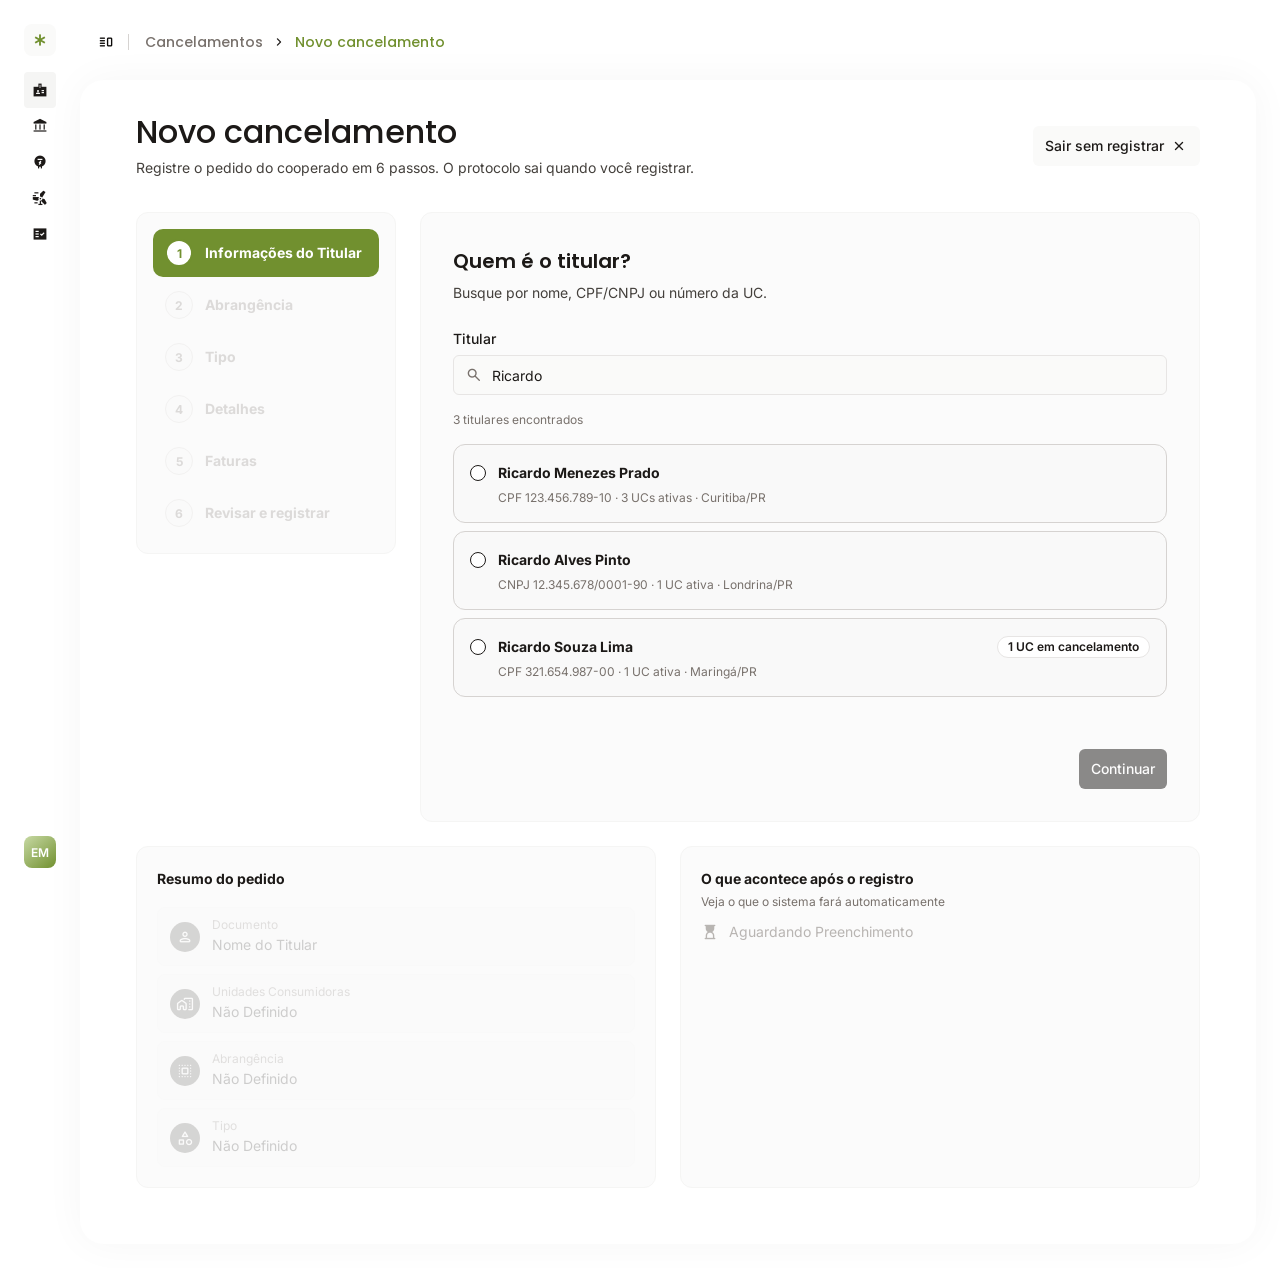
==== cancelamento-abertura.html @ a6c4883c "Cancelamento: abertura do pedido (registro da CAN) em 6 passos, fiel ao Figma Co-Authored-By: Claude" ====
<!doctype html>
<html lang="pt-BR">
<head>
<meta charset="utf-8">
<meta name="viewport" content="width=device-width, initial-scale=1">
<title>Novo cancelamento</title>
<link rel="preconnect" href="https://fonts.googleapis.com">
<link rel="preconnect" href="https://fonts.gstatic.com" crossorigin>
<link href="https://fonts.googleapis.com/css2?family=Inter:wght@400;500;600;700&family=Poppins:wght@500;600&display=swap" rel="stylesheet">
<link href="https://fonts.googleapis.com/css2?family=Material+Symbols+Rounded:opsz,wght,FILL,GRAD@20..48,300..600,0..1,0&family=Material+Symbols+Sharp:opsz,wght,FILL,GRAD@20..48,400,0..1,0&display=block" rel="stylesheet">
<style>
  /* Abertura do cancelamento (registro da CAN). Fonte: Figma "Cancelamento de Cooperado", página ↳ Abertura do Cancelamento (112:2).
     Tokens da Style Guide Enershare, modo Light. */
  :root{
    --ink:#1c1917; --ink2:#0c0a09; --ink3:#44403c; --mid:#78716c; --s400:#a8a29e; --border:#d6d3d1; --s200:#e7e5e4; --s100:#f5f5f4; --s50:#fafaf9; --white:#fff;
    --view:rgba(245,245,244,.4); --brand:#71902f; --sel:#f7fee7; --success:#65a30d; --alert:#f97316; --pend:#fff7ed; --danger:#f43f5e; --dangerbg:#fef2f2;
  }
  *{box-sizing:border-box}
  html,body{margin:0}
  body{font-family:Inter,system-ui,sans-serif;color:var(--ink);background:var(--white);font-size:14px;line-height:24px;-webkit-font-smoothing:antialiased}
  button{font:inherit;color:inherit;background:none;border:0;cursor:pointer;padding:0}
  .msr,.mss{font-weight:400;font-style:normal;line-height:1;display:inline-block;white-space:nowrap;-webkit-font-smoothing:antialiased;user-select:none;font-size:18px}
  .msr{font-family:"Material Symbols Rounded";font-variation-settings:"FILL" 0,"wght" 400,"GRAD" 0,"opsz" 20}
  .mss{font-family:"Material Symbols Sharp";font-variation-settings:"FILL" 0,"wght" 400,"GRAD" 0,"opsz" 20;font-size:16px}
  .fill{font-variation-settings:"FILL" 1,"wght" 400,"GRAD" 0,"opsz" 20}
  /* sidebar e topo: iguais às outras telas do protótipo */
  .sidebar{position:fixed;left:16px;top:16px;bottom:24px;width:48px;display:flex;flex-direction:column;z-index:20}
  .sidebar a{text-decoration:none}
  .sidebar .sb-head,.sidebar .sb-foot{padding:8px}
  .sidebar .sb-brand{width:32px;height:32px;border-radius:8px;background:var(--s50);display:grid;place-items:center}
  .sidebar .sb-content{flex:1}
  .sidebar .sb-sec{padding:8px;display:flex;flex-direction:column}
  .sidebar .sb-item{width:32px;height:36px;border-radius:4px;display:grid;place-items:center;color:var(--ink)}
  .sidebar .sb-item:hover,.sidebar .sb-item.on{background:var(--s100)}
  .sidebar .sb-av{width:32px;height:32px;border-radius:8px;background:linear-gradient(140deg,#c7d9a4,#71902f);display:grid;place-items:center;color:#fff;font:600 12px Inter}
  .page{margin-left:80px;padding:16px 24px 24px 0;display:flex;flex-direction:column;gap:12px;min-height:100vh}
  .topbar{height:52px;padding:12px;display:flex;align-items:center}
  .crumb{display:flex;align-items:center;gap:8px}
  .crumb .rp{display:flex;align-items:center;gap:8px;padding-right:8px}
  .ibtn{width:28px;height:28px;border-radius:6px;display:grid;place-items:center;color:var(--ink2)}
  .vsep{width:1px;height:16px;background:var(--border)}
  .crumb a,.crumb span.cur{font:500 14px/21px Poppins,sans-serif;text-decoration:none}
  .crumb a{color:var(--mid)} .crumb .cur{color:var(--brand)}
  .crumb .chev{color:var(--ink);font-size:16px}
  .card{flex:1;background:var(--white);border-radius:24px;box-shadow:0 0 40px rgba(0,0,0,.04);padding:32px 56px 56px;display:flex;flex-direction:column;gap:32px}
  .head{display:flex;gap:24px;align-items:center}
  .head .tc{flex:1}
  .head h1{margin:0;font:500 32px/40px Poppins,sans-serif;color:var(--ink)}
  .head p{margin:4px 0 0;color:var(--ink3)}
  /* botões (Button da lib) */
  .btn{height:40px;padding:8px 12px;border-radius:6px;display:inline-flex;align-items:center;gap:6px;font:500 14px/24px Inter;white-space:nowrap}
  .btn.primary{background:var(--ink);color:#fff}
  .btn.primary:hover{background:#292524}
  .btn.primary:disabled{background:var(--ink);opacity:.5;cursor:not-allowed}
  .btn.secondary{background:var(--s50);color:var(--ink)}
  .btn.secondary:hover{background:var(--s100)}
  .btn.outline{background:#fff;border:1px solid var(--s200)}
  .btn.outline:hover{background:var(--s50)}
  .btn.link{height:auto;padding:0;font-size:13px;text-decoration:underline;text-underline-offset:3px}
  .btn:focus-visible,.opt:focus-visible,.mes:focus-visible,.step:focus-visible{outline:2px solid var(--brand);outline-offset:2px}
  /* corpo em 3 colunas */
  .corpo{display:grid;grid-template-columns:300px minmax(0,1fr) 360px;gap:24px;align-items:start;flex:1}
  .box{background:var(--view);border:1px solid var(--s100);border-radius:12px}
  /* stepper */
  .steps{padding:16px;display:flex;flex-direction:column;gap:4px}
  .step{display:flex;gap:12px;align-items:center;padding:10px 12px;border-radius:10px;text-align:left;width:100%}
  .step .mk{width:28px;height:28px;border-radius:50%;flex:none;display:grid;place-items:center;font:700 12px Inter}
  .step .tx{display:flex;flex-direction:column;min-width:0}
  .step b{font:700 14px/24px Inter}
  .step small{font-size:12px;line-height:17px;color:var(--mid);white-space:nowrap;overflow:hidden;text-overflow:ellipsis}
  .step.done .mk{background:var(--ink);color:#fff}
  .step.done:hover{background:var(--s100)}
  .step.now{background:var(--brand);cursor:default}
  .step.now .mk{background:#fff;color:var(--brand);border:2px solid var(--brand)}
  .step.now b{color:#fff}
  .step.todo{opacity:.23;cursor:default}
  .step.todo .mk{background:var(--view);border:1px solid var(--border);color:var(--mid)}
  .step.todo b{color:var(--mid)}
  /* formulário */
  .form{padding:32px;display:flex;flex-direction:column;gap:24px;min-height:calc(100vh - 290px);align-self:stretch}
  .form h2{margin:0;font:600 20px/32px Poppins,sans-serif}
  .form .ajuda{margin:4px 0 0;color:var(--ink3)}
  .campos{flex:1;display:flex;flex-direction:column;gap:16px}
  .acoes{display:flex;align-items:center;gap:12px}
  .acoes .sp{flex:1}
  .rot{font:700 14px/24px Inter;margin:0}
  .cap{font-size:12px;line-height:17px;color:var(--mid);margin:0}
  /* campos */
  .fld{display:flex;flex-direction:column;gap:6px;min-width:0}
  .fld label{font:500 14px/20px Inter}
  .fld .help{font-size:12px;line-height:17px;color:var(--mid)}
  .inp{height:40px;border-radius:6px;border:1px solid var(--s200);background:var(--s50);padding:0 12px;font:400 14px Inter;color:var(--ink);width:100%;outline:none}
  .inp:focus{border:2px solid var(--ink);padding:0 11px;background:#fff}
  select.inp{appearance:none;background-image:url("data:image/svg+xml,%3Csvg xmlns='http://www.w3.org/2000/svg' width='16' height='16' viewBox='0 0 24 24' fill='none' stroke='%231c1917' stroke-width='2'%3E%3Cpath d='m6 9 6 6 6-6'/%3E%3C/svg%3E");background-repeat:no-repeat;background-position:right 12px center;padding-right:36px}
  select.inp:invalid{color:var(--mid)}
  textarea.inp{height:96px;padding:10px 12px;resize:vertical;line-height:22px}
  textarea.inp:focus{padding:9px 11px}
  .grid2{display:grid;grid-template-columns:1fr 1fr;gap:16px}
  .search{display:flex;align-items:center;gap:8px}
  .search .inp{padding-left:38px}
  .search{position:relative}
  .search .msr{position:absolute;left:12px;color:var(--mid)}
  /* cartão de opção (Abertura/Opção) */
  .lista{display:flex;flex-direction:column;gap:8px}
  .linha2{display:grid;grid-template-columns:1fr 1fr;gap:12px}
  .opt{display:flex;gap:12px;align-items:flex-start;padding:16px;border-radius:12px;background:var(--view);border:1px solid var(--border);text-align:left;width:100%}
  .opt:hover{border-color:var(--s400)}
  .opt[aria-checked="true"]{background:var(--sel);border:1.5px solid var(--brand);padding:15.5px}
  .opt[aria-disabled="true"]{opacity:.5;cursor:not-allowed}
  .opt[aria-disabled="true"]:hover{border-color:var(--border)}
  .radio{width:16px;height:16px;border-radius:50%;border:1px solid var(--ink);flex:none;margin-top:4px;display:grid;place-items:center;background:#fff}
  .opt[aria-checked="true"] .radio::after{content:"";width:8px;height:8px;border-radius:50%;background:var(--ink)}
  .opt .ct{flex:1;min-width:0;display:flex;flex-direction:column;gap:4px}
  .opt .tp{display:flex;align-items:center;gap:8px}
  .opt .tp b{flex:1;font:700 14px/24px Inter}
  .opt .ds{font-size:12px;line-height:17px;color:var(--mid)}
  /* badge */
  .bdg{display:inline-flex;align-items:center;gap:4px;height:22px;padding:2px 10px;border-radius:9999px;font:600 12px/18px Inter;white-space:nowrap}
  .bdg.outline{border:1px solid var(--s200);background:#fff}
  .bdg.sec{background:var(--s100)}
  .bdg.dest{background:var(--danger);color:#fff}
  .bdg .msr{font-size:13px}
  /* UC simples */
  .ucr{display:flex;align-items:center;gap:12px;padding:12px 16px;border-radius:10px;border:1px solid var(--border);background:#fff}
  .ucr .msr{color:var(--mid);font-size:20px}
  .ucr .n{flex:1;display:flex;flex-direction:column;min-width:0}
  .ucr .n b{font:700 14px/24px Inter}
  /* aviso (Abertura/Aviso) */
  .aviso{display:flex;gap:12px;padding:12px 14px;border-radius:10px}
  .aviso .q{width:24px;height:24px;border-radius:6px;display:grid;place-items:center;flex:none;color:#fff}
  .aviso .q .msr{font-size:16px}
  .aviso b{display:block;font:700 14px/24px Inter}
  .aviso.atencao{background:var(--pend)} .aviso.atencao .q{background:var(--alert)}
  .aviso.bloqueio,.aviso.saida{background:var(--dangerbg)} .aviso.bloqueio .q,.aviso.saida .q{background:var(--danger)}
  .aviso.ok{background:var(--sel)} .aviso.ok .q{background:var(--success)}
  .ciencia{display:flex;align-items:center;gap:8px;font:500 14px Inter;cursor:pointer;width:max-content}
  .ciencia input{width:16px;height:16px;accent-color:var(--success);margin:0}
  /* faturas da UC */
  .fat{display:flex;align-items:center;gap:16px;padding:14px 16px;border-radius:12px;background:var(--view);border:1px solid var(--border)}
  .fat .ic{width:36px;height:36px;border-radius:50%;background:#fff;border:1px solid var(--border);display:grid;place-items:center;color:var(--mid);flex:none}
  .fat .n{flex:1;display:flex;flex-direction:column}
  .fat .n b{font:700 14px/24px Inter}
  .meses{display:flex;gap:8px}
  .mes{display:inline-flex;align-items:center;gap:6px;padding:6px 12px 6px 10px;border-radius:8px;font:700 14px/20px Inter;background:#fff;border:1px solid var(--border);cursor:default}
  .mes .msr{font-size:16px;color:var(--success)}
  .mes.falta{background:var(--dangerbg);border:1px dashed var(--danger);color:var(--danger);cursor:pointer}
  .mes.falta .msr{color:var(--danger)}
  .mes.falta:hover{background:#fee2e2}
  .mes.load{opacity:.6;cursor:progress}
  /* revisão */
  .bloco{padding:16px 20px;border-radius:12px;border:1px solid var(--border);background:#fff;display:flex;flex-direction:column;gap:10px}
  .bloco .tp{display:flex;align-items:center}
  .bloco .tp b{flex:1}
  .dados{display:flex;flex-wrap:wrap;gap:12px 20px}
  .dados div{width:200px;display:flex;flex-direction:column}
  .dados div.w{width:100%}
  .dados span{font-size:12px;line-height:17px;color:var(--mid)}
  /* registrado */
  .selo[hidden]{display:none}
  .selo{width:48px;height:48px;border-radius:50%;background:var(--success);color:#fff;display:grid;place-items:center;margin-bottom:12px}
  .selo .msr{font-size:28px}
  .feito{display:flex;align-items:center;gap:12px;padding:12px 16px;border-radius:10px;border:1px solid var(--border);background:#fff;transition:opacity .3s}
  .feito .msr{color:var(--mid);font-size:20px}
  .feito b{flex:1;font:700 14px/24px Inter}
  .feito .v{color:var(--mid)}
  .feito .ok{color:var(--success)}
  .feito.wait{opacity:.35}
  .feito.wait .ok{visibility:hidden}
  /* resumo (2 cartões) */
  .lado{display:flex;flex-direction:column;gap:24px}
  .resumo{padding:20px;display:flex;flex-direction:column;gap:16px}
  .resumo h3{margin:0;font:700 14px/24px Inter}
  .lr{display:flex;align-items:center;gap:12px;padding:8px 12px;border-radius:8px;background:var(--view);border:1px solid var(--s100);transition:opacity .25s}
  .lr .c{width:30px;height:30px;border-radius:50%;background:var(--ink3);display:grid;place-items:center;flex:none}
  .lr .c .msr{color:var(--s50)}
  .lr .t{display:flex;flex-direction:column;min-width:0}
  .lr .t span{font-size:12px;line-height:17px;color:var(--mid)}
  .lr .t b{font-weight:400;overflow:hidden;text-overflow:ellipsis;white-space:nowrap}
  .lr.vazio{opacity:.2}
  .apos{display:flex;flex-direction:column;gap:10px}
  .apos .sub{font-size:12px;line-height:17px;color:var(--mid);margin:-8px 0 0}
  .ar{display:flex;align-items:center;gap:10px;flex-wrap:wrap}
  .ar>.msr{color:var(--mid)}
  .ar.vazio{color:var(--mid);opacity:.5}
  /* toast */
  .toast{position:fixed;left:50%;bottom:24px;transform:translateX(-50%) translateY(20px);background:var(--ink);color:#fff;padding:10px 16px;border-radius:8px;font-size:14px;opacity:0;transition:.25s;z-index:50;pointer-events:none;max-width:90vw}
  .toast.on{opacity:1;transform:translateX(-50%)}
  .sr{position:absolute;width:1px;height:1px;overflow:hidden;clip:rect(0 0 0 0)}
  @media (max-width:1280px){ .corpo{grid-template-columns:260px minmax(0,1fr)} .lado{grid-column:1/-1;flex-direction:row;flex-wrap:wrap} .lado>*{flex:1 1 320px} }
  @media (max-width:860px){
    .sidebar{display:none} .page{margin:0;padding:0} .card{border-radius:0;box-shadow:none;padding:20px 16px;gap:20px}
    .head{flex-wrap:wrap} .head h1{font-size:24px;line-height:32px}
    .corpo{grid-template-columns:minmax(0,1fr)} .steps{flex-direction:row;overflow-x:auto;padding:8px}
    .step{width:auto;flex:none} .step small{display:none} .step.todo .tx,.step.done .tx{display:none}
    .form{padding:20px;min-height:0} .grid2,.linha2{grid-template-columns:1fr}
    .fat{flex-wrap:wrap} .meses{width:100%}
  }
  @media (prefers-reduced-motion:reduce){*{transition:none!important}}
</style>
</head>
<body>
<nav class="sidebar" aria-label="Menu principal">
  <div class="sb-head"><a class="sb-brand" href="index.html" aria-label="Enershare"><span class="mss fill" style="color:#71902f">emergency</span></a></div>
  <div class="sb-content"><div class="sb-sec">
    <a class="sb-item on" href="cancelamento-abertura.html" aria-current="page" aria-label="Consumidores"><span class="mss fill">badge</span></a>
    <a class="sb-item" href="faturamento.html" aria-label="Financeiro"><span class="mss fill">account_balance</span></a>
    <a class="sb-item" href="index.html" aria-label="Leitor de Faturas"><span class="mss fill">electric_meter</span></a>
    <a class="sb-item" href="#" aria-label="Usinas"><span class="mss fill">wind_power</span></a>
    <a class="sb-item" href="#" aria-label="Pré-cadastro"><span class="mss fill">fact_check</span></a>
  </div></div>
  <div class="sb-foot"><div class="sb-av" aria-label="Você">EM</div></div>
</nav>
<div class="page">
  <div class="topbar"><nav class="crumb" aria-label="Você está em"><span class="rp"><button class="ibtn" aria-label="Recolher menu"><span class="msr">vertical_split</span></button><span class="vsep"></span></span><a href="#" onclick="return false">Cancelamentos</a><span class="msr chev" aria-hidden="true">chevron_right</span><span class="cur">Novo cancelamento</span></nav></div>
  <section class="card">
    <div class="head">
      <div class="tc"><h1>Novo cancelamento</h1><p>Registre o pedido do cooperado em 6 passos. O protocolo sai quando você registrar.</p></div>
      <button class="btn secondary" id="sair">Sair sem registrar<span class="msr">close</span></button>
    </div>
    <div class="corpo">
      <nav class="box steps" id="steps" aria-label="Passos"></nav>
      <form class="box form" id="form" novalidate>
        <div><div class="selo" id="selo" hidden><span class="msr">check</span></div><h2 id="q" tabindex="-1"></h2><p class="ajuda" id="aj"></p></div>
        <div class="campos" id="campos"></div>
        <div class="acoes" id="acoes"></div>
      </form>
      <aside class="lado" aria-live="polite">
        <div class="box resumo"><h3>Resumo do pedido</h3><div class="lista" id="resumo"></div></div>
        <div class="box resumo"><div class="apos" id="apos"></div></div>
      </aside>
    </div>
  </section>
</div>
<div class="toast" id="toast" role="status"></div>
<script>
const $=id=>document.getElementById(id);
const esc=s=>String(s).replace(/[&<>"]/g,c=>({'&':'&amp;','<':'&lt;','>':'&gt;','"':'&quot;'}[c]));
const MESES=['jul/26','ago/26','set/26'];
// dados fictícios, os mesmos das telas do Figma
const TITS=[
  {id:'rmp',nome:'Ricardo Menezes Prado',doc:'CPF 123.456.789-10',cid:'Curitiba/PR',ucs:[
    {id:'3000451278',nm:'Casa',ic:'home',dist:'Copel',cid:'Curitiba/PR',fat:[1,1,1]},
    {id:'3000451279',nm:'Loja',ic:'storefront',dist:'Copel',cid:'Curitiba/PR',fat:[1,1,1]},
    {id:'3000451280',nm:'Galpão',ic:'warehouse',dist:'Copel',cid:'São José dos Pinhais/PR',fat:[1,1,0]}]},
  {id:'rap',nome:'Ricardo Alves Pinto',doc:'CNPJ 12.345.678/0001-90',cid:'Londrina/PR',ucs:[
    {id:'3000622104',nm:'Escritório',ic:'apartment',dist:'Copel',cid:'Londrina/PR',fat:[1,1,1]}]},
  {id:'rsl',nome:'Ricardo Souza Lima',doc:'CPF 321.654.987-00',cid:'Maringá/PR',ucs:[
    {id:'3000815570',nm:'Casa',ic:'home',dist:'Copel',cid:'Maringá/PR',fat:[1,1,1],pre:'CAN-2026-00451'},
    {id:'3000815571',nm:'Praia',ic:'beach_access',dist:'Copel',cid:'Matinhos/PR',fat:[1,0,1]}]}
];
const TIPOS={
  tit:[['Cancelamento Total','O cooperado pediu para sair.'],['Demissão de cooperado','A cooperativa encerra a relação.'],['Gonzaga','Base legada.'],['Backlog','Base legada.']],
  uc:[['Cancelamento Parcial','Só esta UC sai.'],['Parcial com Realocação','A UC sai e a energia é realocada.'],['Mudança de Endereço','Nova UC em outro endereço.'],['Troca de Titularidade Padrão','Outro titular assume a UC.'],['Troca com Realocação','Outro titular, com realocação.'],['Troca com Consumo de Saldo','Outro titular; o saldo é consumido.']]
};
const OBRIG=new Set(['Parcial com Realocação','Mudança de Endereço','Troca de Titularidade Padrão','Troca com Realocação','Troca com Consumo de Saldo']);
const MOTIVOS=['Alteração do Responsável Financeiro','B Optante','Cancelado em outros sistemas','Concorrência - Atendimento','Concorrência - Cobrança','Concorrência - Desconto Baixo','Concorrência - Duas Faturas','Concorrência - Erro de Faturamento','Cooperado recusou informar o motivo','Demissão - B Optante','Demissão - Falta de contato com cooperado','Demissão - Inadimplência','Demissão - Tarifa incentivada - Baixa renda','Demora no início do fornecimento','Encerrou as atividades','Falecimento','Fora da área de cobertura','Gonzaga','Insatisfação - Atendimento','Insatisfação - Cobrança','Insatisfação - Desconto Baixo','Insatisfação - Duas faturas','Insatisfação - Erro de Faturamento','Lucro Real – Isenção PIS/COFINS','Mudança de Endereço','Mudança de Endereço com outro titular','Placa Solar','Processo de venda desalinhado com a operação','Saldo elevado incompatível com o consumo da UC','Subinjeção','Troca de titularidade','UC desligada'];
const TEMPS=['Crítico','Sensível à Negociação','Operacional','Recuperável','Estratégico'];
const MEIOS=['Digital','WhatsApp','Telefone','Formulário','E-mail'];
const PASSOS=['Informações do Titular','Abrangência','Tipo','Detalhes','Faturas','Revisar e registrar'];

let S;
function fresh(){ S={step:1,max:1,q:'Ricardo',tit:null,obj:'tit',uc:null,tipo:null,det:{motivo:'',data:'',temp:'',meio:'',desc:''},fat:{},ack:false,reg:false}; TITS.forEach(t=>S.fat[t.id]=t.ucs.map(u=>u.fat.slice())); }
fresh();

const T=()=>TITS.find(t=>t.id===S.tit);
const ativas=t=>t.ucs.map((u,k)=>k).filter(k=>!t.ucs[k].pre);
// UCs do pedido e se a escolha de uma UC virou saída de cooperado
function pedido(){ const t=T(); if(!t) return {ks:[],conv:false,saida:false};
  if(S.obj==='tit'){ const ks=ativas(t); return {ks,conv:false,saida:true}; }
  if(S.uc==null) return {ks:[],conv:false,saida:false};
  const at=ativas(t); const ultima=at.length===1&&at[0]===S.uc;
  return {ks:[S.uc],conv:ultima,saida:ultima}; }
const tipoAtual=()=>pedido().conv?'Cancelamento Total':S.tipo;
const faltando=()=>{ const t=T(); return pedido().ks.flatMap(k=>S.fat[t.id][k].map((v,m)=>v?null:[k,m]).filter(Boolean)); };

function toast(msg){ const el=$('toast'); el.textContent=msg; el.classList.add('on'); clearTimeout(toast.t); toast.t=setTimeout(()=>el.classList.remove('on'),2600); }
const radio=()=>'<span class="radio" aria-hidden="true"></span>';
function opt({label,desc,checked,disabled,tag,act,val}){ return `<button type="button" class="opt" role="radio" aria-checked="${!!checked}" ${disabled?'aria-disabled="true"':''} data-act="${act}" data-val="${esc(val)}">${radio()}<span class="ct"><span class="tp"><b>${esc(label)}</b>${tag?`<span class="bdg outline">${esc(tag)}</span>`:''}</span>${desc?`<span class="ds">${esc(desc)}</span>`:''}</span></button>`; }
function aviso(tom,ic,tit,txt){ return `<div class="aviso ${tom}" role="${tom==='bloqueio'?'alert':'note'}"><span class="q"><span class="msr">${ic}</span></span><div><b>${esc(tit)}</b>${txt?`<span>${esc(txt)}</span>`:''}</div></div>`; }

// resumo do valor escolhido em cada passo feito
function resumoPasso(i){ const t=T(), p=pedido();
  return [t&&t.nome, S.obj==='tit'?`Todas as ${p.ks.length} UCs`:(S.uc!=null&&t?t.ucs[S.uc].nm:''), tipoAtual(), [S.det.motivo.split(' - ')[0],S.det.meio].filter(Boolean).join(' · '), faltando().length?`Falta ${faltando().length} · ciente`:'Completas', S.reg?'CAN-2026-00124':''][i]||''; }

function renderSteps(){
  $('steps').innerHTML=PASSOS.map((n,i)=>{ const k=i+1; const st=S.reg||k<S.step?'done':k===S.step?'now':'todo'; const can=st==='done'&&!S.reg;
    return `<button type="button" class="step ${st}" ${can?`data-go="${k}"`:'disabled'} ${st==='now'?'aria-current="step"':''}><span class="mk">${st==='done'?'<span class="msr">check</span>':k}</span><span class="tx"><b>${esc(n)}</b>${st==='done'?`<small>${esc(resumoPasso(i))}</small>`:''}</span></button>`; }).join('');
}

function renderResumo(){
  const t=S.max>1?T():null; const p=pedido(); const tp=S.max>3?tipoAtual():null;
  let abr=null; if(S.max>2&&t){ abr=S.obj==='tit'?`Todas as ${p.ks.length} UCs · saída de cooperado`:p.conv?`${t.ucs[S.uc].nm} · última UC ativa`:`1 de ${ativas(t).length} UCs · ${t.ucs[S.uc].nm}`; }
  let ucs=null; if(t){ const a=ativas(t).length, e=t.ucs.length-a; ucs=e?`${t.ucs.length} · ${e} já em cancelamento`:`${a} ${a>1?'ativas':'ativa'}`; }
  const rows=[['person',t?t.doc:'Documento',t?t.nome:null],['home_work','Unidades Consumidoras',ucs],['select_all','Abrangência',abr],['category','Tipo',tp&&(p.conv?tp+' · automático':tp)]];
  $('resumo').innerHTML=rows.map(([ic,r,v])=>`<div class="lr ${v?'':'vazio'}"><span class="c"><span class="msr">${ic}</span></span><span class="t"><span>${esc(r)}</span><b>${esc(v||(r==='Documento'?'Nome do Titular':'Não Definido'))}</b></span></div>`).join('');
  const feito=S.reg;
  const head=`<h3>${feito?'O que o sistema fez':'O que acontece após o registro'}</h3><p class="sub">${feito?`Em 15/10/2026 · 10:42, ${p.ks.length>1?`nas ${p.ks.length} UCs`:'na UC'}.`:'Veja o que o sistema fará automaticamente'}</p>`;
  if(S.max<2){ $('apos').innerHTML=head+`<div class="ar vazio"><span class="msr">hourglass_top</span>Aguardando Preenchimento</div>`; return; }
  $('apos').innerHTML=head+[
    ['hourglass_top','Status alterado para:','<span class="bdg dest">Em Cancelamento</span>'],
    ['power_off','Unidade fica:','<span class="bdg dest">Fora de Fornecimento</span>'],
    ['receipt_long','Faturamento fica:','<span class="bdg dest">Bloqueado</span>'],
    ['credit_card_off','Cobrança travada por:','<span class="bdg sec">90 Dias</span>'],
    ['mark_chat_read','Protocolo por','<span class="bdg sec"><span class="msr fill">chat</span>WhatsApp</span> e <span class="bdg sec"><span class="msr fill">mail</span>E-mail</span>']
  ].map(([ic,t,b])=>`<div class="ar"><span class="msr">${ic}</span>${t} ${b}</div>`).join('');
}

const Q={1:['Quem é o titular?','Busque por nome, CPF/CNPJ ou número da UC.'],2:['Quais UCs saem?','Escolha se o pedido vale para todas as UCs do titular ou para uma só.'],3:['Qual o tipo de cancelamento?',''],4:['O que o cooperado pediu?','Esses dados vão para o protocolo e para a mensagem ao cooperado.'],5:['As 3 últimas faturas estão no Enershare?','Conferimos jul, ago e set de 2026 em cada UC do pedido.'],6:['Confira e registre','Ao registrar, o protocolo é gerado e o Enershare faz o que está ao lado.'],7:['Cancelamento registrado','Protocolo CAN-2026-00124 · 15/10/2026 · 10:42']};

function podeSeguir(){ const p=pedido();
  if(S.step===1) return !!S.tit;
  if(S.step===2) return S.obj==='tit'||S.uc!=null;
  if(S.step===3) return !!tipoAtual();
  if(S.step===4) return Object.values(S.det).every(v=>String(v).trim());
  if(S.step===5){ const f=faltando().length; if(!f) return true; return OBRIG.has(tipoAtual())?false:S.ack; }
  return true; }

function renderCampos(){
  const t=T(), p=pedido(); let h='';
  if(S.step===1){
    const q=S.q.trim().toLowerCase().replace(/\D/g,'')||S.q.trim().toLowerCase();
    const res=TITS.filter(x=>!S.q.trim()||x.nome.toLowerCase().includes(S.q.trim().toLowerCase())||x.doc.replace(/\D/g,'').includes(q)||x.ucs.some(u=>u.id.includes(q)));
    h=`<div class="fld"><label for="busca">Titular</label><div class="search"><span class="msr" aria-hidden="true">search</span><input class="inp" id="busca" value="${esc(S.q)}" placeholder="Nome, CPF/CNPJ ou UC" autocomplete="off"></div></div>
      <p class="cap">${res.length} ${res.length===1?'titular encontrado':'titulares encontrados'}</p>
      <div class="lista" role="radiogroup" aria-label="Titulares">${res.map(x=>{ const a=ativas(x).length, e=x.ucs.length-a; return opt({label:x.nome,desc:`${x.doc} · ${a} ${a>1?'UCs ativas':'UC ativa'} · ${x.cid}`,checked:S.tit===x.id,tag:e?`${e} UC em cancelamento`:null,act:'tit',val:x.id}); }).join('')}</div>`;
  }
  if(S.step===2){
    const n=ativas(t).length;
    h=`<div class="linha2" role="radiogroup" aria-label="Abrangência">${opt({label:'Todas as UCs',desc:`Um pedido só, com um formulário para ${n>1?`as ${n}`:'a UC ativa'}.`,checked:S.obj==='tit',act:'obj',val:'tit'})}${opt({label:'Uma UC',desc:'Só uma UC sai. As outras seguem normais.',checked:S.obj==='uc',act:'obj',val:'uc'})}</div>`;
    if(S.obj==='tit'){
      h+=aviso('saida','person_off','Saída de cooperado','Com todas as UCs fora, o titular deixa a cooperativa.');
      h+=`<p class="rot">UCs no pedido</p><div class="lista">${t.ucs.map(u=>`<div class="ucr"><span class="msr">${u.ic}</span><span class="n"><b>${esc(u.nm)}</b><span class="cap">UC ${u.id} · ${u.dist} · ${u.cid}</span></span>${u.pre?`<span class="bdg outline">Em cancelamento · ${u.pre}</span>`:'<span class="bdg sec">Entra no pedido</span>'}</div>`).join('')}</div>`;
    } else {
      h+=`<p class="rot">Qual UC sai?</p><div class="lista" role="radiogroup" aria-label="UC">${t.ucs.map((u,k)=>opt({label:u.nm,desc:`UC ${u.id} · ${u.dist} · ${u.cid}`,checked:S.uc===k,disabled:!!u.pre,tag:u.pre?`Em cancelamento · ${u.pre}`:null,act:'uc',val:k})).join('')}</div>`;
      if(p.conv){ const pre=t.ucs.filter(u=>u.pre).map(u=>u.nm).join(', '); h+=aviso('saida','person_off','É a última UC ativa do titular',`${pre?`${pre} já está em cancelamento. `:''}Sem UC ativa, o pedido vira Cancelamento Total: é a saída do cooperado.`); }
      else h+=`<p class="cap">Para tirar outra UC depois, abra um novo pedido.</p>`;
    }
  }
  if(S.step===3){
    if(p.conv){ h=`<div class="linha2">${opt({label:'Cancelamento Total',desc:'Definido sozinho: é a última UC ativa.',checked:true,act:'none',val:''})}</div>`+aviso('ok','check','Faturas: só conferência','Neste tipo, se faltar alguma das 3 últimas faturas, o Enershare avisa mas deixa seguir.'); }
    else { const lst=S.obj==='tit'?TIPOS.tit:TIPOS.uc; h=`<div class="linha2" role="radiogroup" aria-label="Tipos">${lst.map(([n,d])=>opt({label:n,desc:d,checked:S.tipo===n,tag:OBRIG.has(n)?'Exige 3 faturas':null,act:'tipo',val:n})).join('')}</div>`;
      if(S.obj==='tit') h+=aviso('ok','check','Faturas: só conferência','Nestes 4 tipos, se faltar alguma das 3 últimas faturas, o Enershare avisa mas deixa seguir.'); }
  }
  if(S.step===4){
    const sel=(id,lab,help,list)=>`<div class="fld"><label for="${id}">${lab}</label><select class="inp" id="${id}" required><option value="" disabled ${S.det[id]?'':'selected'}>Selecione</option>${list.map(o=>`<option ${S.det[id]===o?'selected':''}>${esc(o)}</option>`).join('')}</select><span class="help">${help}</span></div>`;
    h=`<div class="grid2">${sel('motivo','Motivo','Escolha o que o cooperado disse.',MOTIVOS)}<div class="fld"><label for="data">Data do pedido do cooperado</label><input class="inp" type="date" id="data" value="${S.det.data}" max="2026-10-15" required><span class="help">Quando ele pediu, não quando você registra.</span></div></div>
      <div class="grid2">${sel('temp','Temperatura','Como o cooperado está com a COGECOM.',TEMPS)}${sel('meio','Meio de contato','Por onde ele pediu.',MEIOS)}</div>
      <div class="fld"><label for="desc">Descrição</label><textarea class="inp" id="desc" placeholder="O que o cooperado contou">${esc(S.det.desc)}</textarea><span class="help">Vai junto na mensagem ao cooperado.</span></div>`;
  }
  if(S.step===5){
    const miss=faltando(); const ob=OBRIG.has(tipoAtual());
    h=`<div class="lista">${p.ks.map(k=>{ const u=t.ucs[k]; return `<div class="fat"><span class="ic"><span class="msr">${u.ic}</span></span><span class="n"><b>${esc(u.nm)}</b><span class="cap">UC ${u.id} · ${u.dist}</span></span><span class="meses">${MESES.map((m,i)=>S.fat[t.id][k][i]?`<span class="mes"><span class="msr">check_circle</span>${m}</span>`:`<button type="button" class="mes falta" data-act="mes" data-val="${k}-${i}" aria-label="Incluir fatura de ${m} da UC ${u.nm}"><span class="msr">add</span>${m}</button>`).join('')}</span></div>`; }).join('')}</div>`;
    if(miss.length){ const qual=miss.map(([k,m])=>`${MESES[m]} ${miss.length>1||p.ks.length>1?`da UC ${t.ucs[k].nm}`:''}`.trim()); h+=`<p class="cap">Clique no mês que falta para incluir a fatura.</p>`;
      if(ob) h+=aviso('bloqueio','block',`Inclua a fatura de ${qual.join(', ')} para continuar`,`Em ${tipoAtual()} as 3 últimas faturas são obrigatórias.`);
      else h+=aviso('atencao','warning',`Falta a fatura de ${qual.join(', ')}`,'Recomendamos incluir antes de seguir. Neste tipo dá para continuar, mas a Análise de Saldo pode travar.')+`<label class="ciencia"><input type="checkbox" id="ack" ${S.ack?'checked':''}>Estou ciente e quero seguir</label>`; }
    else h+=aviso('ok','check','As 3 últimas faturas estão no Enershare','Pode seguir.');
  }
  if(S.step===6){
    const tt=tipoAtual(); const dt=S.det.data?S.det.data.split('-').reverse().join('/'):'';
    const bl=(tit,go,rows)=>`<div class="bloco"><div class="tp"><b>${tit}</b><button type="button" class="btn link" data-go="${go}">Editar</button></div><div class="dados">${rows.map(([k,v,w])=>`<div class="${w?'w':''}"><span>${k}</span>${esc(v)}</div>`).join('')}</div></div>`;
    const miss=faltando();
    h=bl('Pedido',1,[['Titular',t.nome],['Abrangência',S.obj==='tit'||p.conv?'Saída de cooperado':'Uma UC'],['UCs',p.ks.map(k=>t.ucs[k].nm).join(', ')],['Tipo',tt]])
     +bl('Detalhes',4,[['Motivo',S.det.motivo],['Data do pedido',dt],['Temperatura',S.det.temp],['Meio de contato',S.det.meio],['Descrição',S.det.desc,1]])
     +bl('Faturas',5,[['Situação',miss.length?`Falta ${miss.length} fatura${miss.length>1?'s':''}`:'Todas no Enershare'],...(miss.length?[['Ciência','Confirmada por você']]:[])]);
  }
  if(S.step===7){
    const n=p.ks.length;
    h=`<p class="rot">Feito pelo Enershare</p><div class="lista" id="feitos">${[['hourglass_top',`Status ${n>1?`das ${n} UCs`:'da UC'}`,'Em Cancelamento'],['power_off','Fora de Fornecimento','Ligado'],['receipt_long','Faturamento','Travado'],['credit_card_off','Cobrança','Travada até 13/01/2027'],['mark_chat_read','WhatsApp e e-mail','Enviados ao cooperado'],['alt_route','Próxima etapa','Direcionamentos']].map(([ic,a,v])=>`<div class="feito wait"><span class="msr">${ic}</span><b>${a}</b><span class="v">${v}</span><span class="msr ok fill">check_circle</span></div>`).join('')}</div>`;
  }
  $('campos').innerHTML=h;
  const b=$('busca'); if(b){ b.oninput=e=>{ S.q=e.target.value; const pos=e.target.selectionStart; renderCampos(); renderAcoes(); const nb=$('busca'); nb.focus(); nb.setSelectionRange(pos,pos); }; }
  ['motivo','temp','meio','data','desc'].forEach(id=>{ const el=$(id); if(el) el['on'+(el.tagName==='TEXTAREA'||el.type==='date'?'input':'change')]=e=>{ S.det[id]=e.target.value; renderAcoes(); }; });
  const ack=$('ack'); if(ack) ack.onchange=e=>{ S.ack=e.target.checked; renderAcoes(); };
}

function renderAcoes(){
  let h='';
  if(S.step===7) h=`<button type="button" class="btn outline" data-act="novo">Novo cancelamento</button><span class="sp"></span><button type="button" class="btn primary" data-act="ver">Ver cancelamento</button>`;
  else h=`${S.step>1?'<button type="button" class="btn outline" data-act="voltar">Voltar</button>':''}<span class="sp"></span><button type="submit" class="btn primary" ${podeSeguir()?'':'disabled'}>${S.step===6?'Registrar cancelamento':'Continuar'}</button>`;
  $('acoes').innerHTML=h;
}

function render(focus){
  const [q,a]=Q[S.step]; $('q').textContent=q;
  const aj=S.step===3?(pedido().conv?'A UC escolhida é a última ativa do titular.':S.obj==='tit'?'Com todas as UCs no pedido, são 4 tipos.':'Com uma UC no pedido, são 6 tipos. Os marcados exigem as 3 últimas faturas.'):a;
  $('aj').textContent=aj;
  $('sair').hidden=S.step===7; $('selo').hidden=S.step!==7;
  renderSteps(); renderCampos(); renderAcoes(); renderResumo();
  if(focus) $('q').focus({preventScroll:false});
}
function ir(k){ S.step=k; S.max=Math.max(S.max,k); render(true); }

document.addEventListener('click',e=>{
  const go=e.target.closest('[data-go]'); if(go){ ir(+go.dataset.go); return; }
  const el=e.target.closest('[data-act]'); if(!el) return;
  if(el.getAttribute('aria-disabled')==='true') return;
  const {act,val}=el.dataset;
  if(act==='tit'){ if(S.tit!==val){ S.tit=val; S.uc=null; S.tipo=null; S.ack=false; S.obj='tit'; S.max=1; } }
  if(act==='obj'){ if(S.obj!==val){ S.obj=val; S.uc=null; S.tipo=null; S.ack=false; S.max=Math.min(S.max,2); } }
  if(act==='uc'){ S.uc=+val; S.tipo=null; S.ack=false; S.max=Math.min(S.max,2); }
  if(act==='tipo'){ S.tipo=val; S.ack=false; S.max=Math.min(S.max,3); if(val==='Demissão de cooperado'&&!S.det.motivo) S.det.motivo='Demissão - Falta de contato com cooperado'; }
  if(act==='mes'){ const [k,m]=val.split('-').map(Number); el.classList.add('load'); el.innerHTML='<span class="msr">progress_activity</span>'+MESES[m]; setTimeout(()=>{ S.fat[S.tit][k][m]=1; toast(`Fatura de ${MESES[m]} incluída na UC ${T().ucs[k].nm}`); render(); },700); return; }
  if(act==='voltar'){ ir(S.step-1); return; }
  if(act==='novo'){ fresh(); render(true); return; }
  if(act==='ver'){ toast('O Detalhe do cancelamento ainda não está neste protótipo.'); return; }
  render();
});
$('form').addEventListener('submit',e=>{ e.preventDefault(); if(!podeSeguir()) return;
  if(S.step===6){ S.reg=true; ir(7); const it=[...document.querySelectorAll('#feitos .feito')]; const rm=matchMedia('(prefers-reduced-motion: reduce)').matches; it.forEach((x,i)=>setTimeout(()=>x.classList.remove('wait'),rm?0:350+i*450)); return; }
  ir(S.step+1); });
$('sair').onclick=()=>{ fresh(); render(true); toast('Pedido descartado. Nada foi registrado.'); };
render();
</script>
</body>
</html>
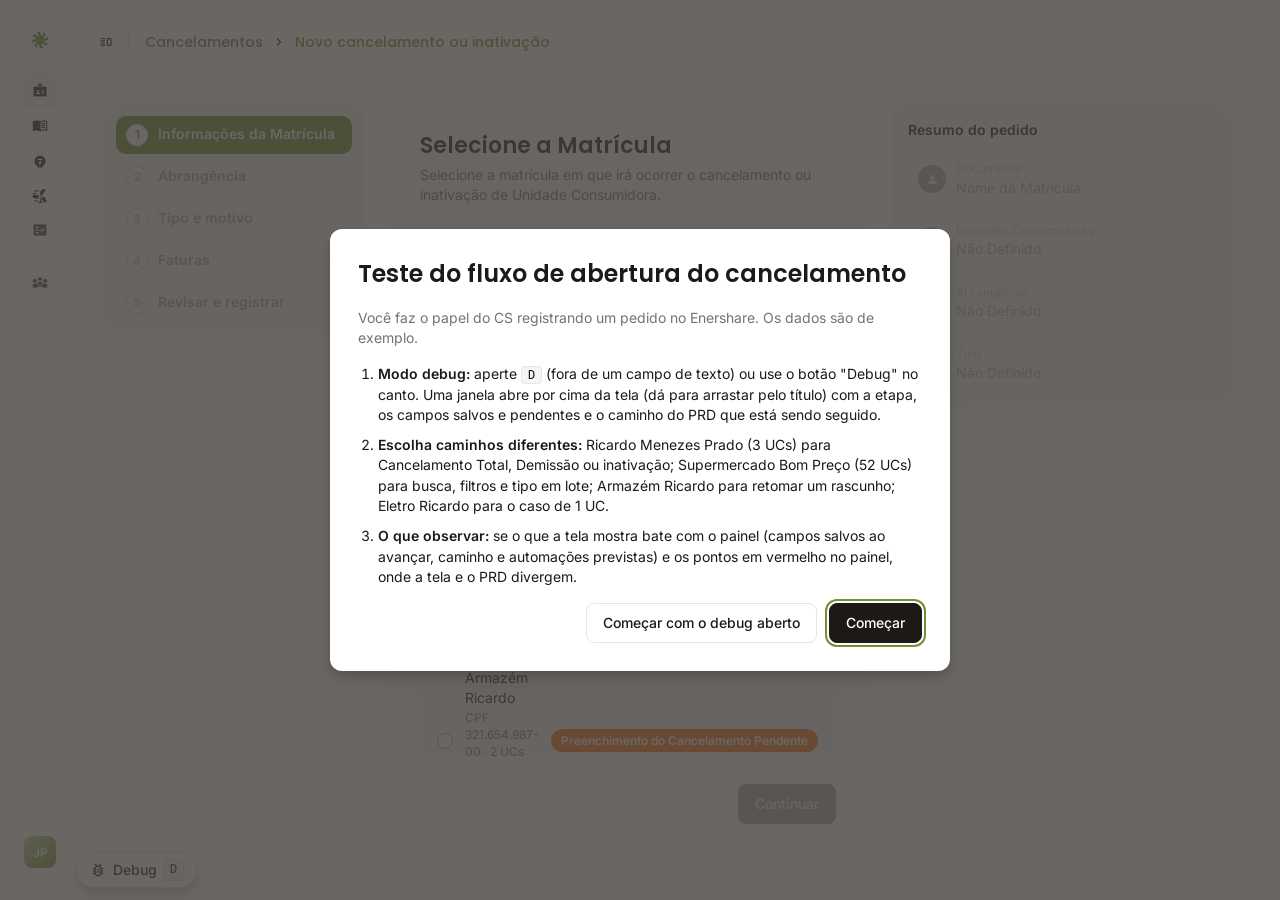
==== commit 4e6b8df2: "Cancelamento: abertura atualizada (v40, com modo debug) e simulador de regras Co-Authored-By: Claude" ====
--- a/cancelamento-abertura.html
+++ b/cancelamento-abertura.html
@@ -1,415 +1,1013 @@
-<!doctype html>
-<html lang="pt-BR">
-<head>
-<meta charset="utf-8">
-<meta name="viewport" content="width=device-width, initial-scale=1">
-<title>Novo cancelamento</title>
+<!doctype html><html><head><meta charset=utf8><meta name=viewport content="width=device-width,initial-scale=1,viewport-fit=cover"><style>:root{color-scheme:light;box-sizing:border-box;padding-top:env(safe-area-inset-top,0px);padding-bottom:env(safe-area-inset-bottom,0px)}html{scroll-padding-top:env(safe-area-inset-top,0px)}body{margin:0;padding:0;font:14px -apple-system,BlinkMacSystemFont,sans-serif;background:#fff;color:#000}img{max-width:100%}[hidden]:not([hidden=until-found i]){display:none!important}</style></head><body>
+<title>Abertura do cancelamento</title>
+<meta name="claude:viewport-fit-sides" content="cover">
 <link rel="preconnect" href="https://fonts.googleapis.com">
 <link rel="preconnect" href="https://fonts.gstatic.com" crossorigin>
-<link href="https://fonts.googleapis.com/css2?family=Inter:wght@400;500;600;700&family=Poppins:wght@500;600&display=swap" rel="stylesheet">
-<link href="https://fonts.googleapis.com/css2?family=Material+Symbols+Rounded:opsz,wght,FILL,GRAD@20..48,300..600,0..1,0&family=Material+Symbols+Sharp:opsz,wght,FILL,GRAD@20..48,400,0..1,0&display=block" rel="stylesheet">
+<link rel="stylesheet" href="https://fonts.googleapis.com/css2?family=Inter:wght@400;500;600;700&family=Poppins:wght@500;600&display=swap">
+<link rel="stylesheet" href="https://fonts.googleapis.com/css2?family=Material+Symbols+Rounded:opsz,wght,FILL,GRAD@20..48,400,0..1,0&family=Material+Symbols+Sharp:opsz,wght,FILL,GRAD@20..48,400,0..1,0&display=block">
 <style>
-  /* Abertura do cancelamento (registro da CAN). Fonte: Figma "Cancelamento de Cooperado", página ↳ Abertura do Cancelamento (112:2).
-     Tokens da Style Guide Enershare, modo Light. */
-  :root{
-    --ink:#1c1917; --ink2:#0c0a09; --ink3:#44403c; --mid:#78716c; --s400:#a8a29e; --border:#d6d3d1; --s200:#e7e5e4; --s100:#f5f5f4; --s50:#fafaf9; --white:#fff;
-    --view:rgba(245,245,244,.4); --brand:#71902f; --sel:#f7fee7; --success:#65a30d; --alert:#f97316; --pend:#fff7ed; --danger:#f43f5e; --dangerbg:#fef2f2;
+/* Protótipo da Abertura do cancelamento (Figma "Cancelamento de Cooperado", pág. ↳ Abertura do Cancelamento).
+   Casca do Enershare: sidebar 48 px, breadcrumb, folha branca com 3 colunas (passos · formulário · resumo). Stone + oliva da Style Guide. */
+:root{
+  --bg:#ffffff; --sheet:#ffffff; --panel:#f5f5f4; --panel-2:#fafaf9; --line:#e7e5e4; --line-soft:#eeedeb;
+  --ink:#1c1917; --mid:#78716c; --soft:#a8a29e; --brand:#71902f; --brand-ink:#ffffff; --link:#3f6212;
+  --warn-bg:#fff7ed; --warn:#c2410c; --bad-bg:#fef2f2; --bad:#b91c1c; --bad-line:#fecaca;
+  --scrim:rgba(68,64,60,.8); --shadow:0 10px 15px rgba(0,0,0,.1),0 4px 6px rgba(0,0,0,.1);
+  --t-dest:#f43f5e; --t-alert:#f97316; --t-ok:#65a30d; --t-neu:#57534e;
+  --display:"Poppins",ui-sans-serif,system-ui,sans-serif; --body:"Inter",ui-sans-serif,system-ui,sans-serif; --icons:"Material Symbols Rounded";
+}
+/* Light por padrão (pedido do Erick): o tema escuro só entra se o visualizador escolher Dark explicitamente. */
+:root[data-theme="dark"]{
+  --bg:#0c0a09; --sheet:#1c1917; --panel:#292524; --panel-2:#211e1c; --line:#3a3532; --line-soft:#322e2b;
+  --ink:#f5f5f4; --mid:#a8a29e; --soft:#78716c; --brand:#84a63a; --brand-ink:#0c0a09; --link:#bef264;
+  --warn-bg:#3b1a08; --warn:#fdba74; --bad-bg:#3f0d0d; --bad:#fca5a5; --bad-line:#7f1d1d;
+  --scrim:rgba(12,10,9,.75); --shadow:0 10px 15px rgba(0,0,0,.4),0 4px 6px rgba(0,0,0,.3);
+  --t-neu:#a8a29e; color-scheme:dark }
+*{box-sizing:border-box}
+.tbl,.list.grow,.dbg,.menu,.fmenu .ops,.mf-body{overscroll-behavior:contain;-webkit-overflow-scrolling:touch}
+body{background:var(--bg);color:var(--ink);font-family:var(--body);font-size:14px;line-height:1.45;margin:0}
+.ico{font-family:var(--icons);font-weight:400;font-style:normal;font-size:20px;line-height:1;display:inline-block;-webkit-font-smoothing:antialiased;font-feature-settings:"liga";font-variation-settings:"FILL" 1}
+.ico.o{font-variation-settings:"FILL" 0}
+button{font:inherit;color:inherit}
+button:focus-visible,input:focus-visible,textarea:focus-visible,[tabindex]:focus-visible{outline:2px solid var(--brand);outline-offset:2px}
+.app{display:block;min-height:100vh}
+/* sidebar do Enershare (48 px), igual à do Leitor de Faturas */
+.sidebar{position:fixed;left:16px;top:16px;bottom:24px;width:48px;display:flex;flex-direction:column;z-index:20}
+.sidebar a{text-decoration:none}
+.sidebar .sb-head,.sidebar .sb-foot{padding:8px}
+.sidebar .sb-brand{width:32px;height:32px;border-radius:8px;background:var(--panel-2);display:grid;place-items:center}
+.sidebar .sb-content{flex:1}
+.sidebar .sb-sec{padding:8px;display:flex;flex-direction:column}
+.sidebar .sb-item{width:32px;height:36px;border-radius:4px;display:grid;place-items:center;color:var(--ink)}
+.sidebar .sb-item.short{height:32px}
+.sidebar .sb-item:hover,.sidebar .sb-item.on{background:var(--panel)}
+.sidebar .sb-item .mss{font-size:16px}
+.sidebar .sb-item.t .mss{color:#44403c}
+.sidebar .sb-av{width:32px;height:32px;border-radius:8px;background:linear-gradient(140deg,#c7d9a4,#71902f);display:grid;place-items:center;color:#fff;font:600 12px Inter}
+.mss{font-family:"Material Symbols Sharp";font-weight:400;font-style:normal;line-height:1;display:inline-block;white-space:nowrap;-webkit-font-smoothing:antialiased;user-select:none;font-variation-settings:"FILL" 1,"wght" 400,"GRAD" 0,"opsz" 20}
+.sb-tip{position:fixed;left:72px;background:var(--ink);color:var(--sheet);font-size:12px;line-height:16px;padding:6px 8px;border-radius:6px;pointer-events:none;opacity:0;transition:opacity .12s;z-index:60;white-space:nowrap}
+.main{min-width:0;display:flex;flex-direction:column;gap:12px;margin-left:80px;padding:16px max(24px,env(safe-area-inset-right,0px)) 24px 0;min-height:100vh}
+.top{display:flex;align-items:center;gap:8px;height:52px;padding:12px}
+.top .rp{display:flex;align-items:center;gap:8px;padding-right:8px}
+.top .ibtn{width:28px;height:28px;border-radius:6px;display:grid;place-items:center;color:var(--ink);border:0;background:none;cursor:pointer}
+.top .ibtn:hover{background:var(--panel)}
+.top .ibtn .ico{font-size:16px;font-variation-settings:"FILL" 0}
+.top .vsep{width:1px;height:16px;background:var(--line)}
+.top>span:not(.rp):not(.ico){font:500 14px/21px var(--display);color:var(--mid)}
+.top .cur{color:var(--brand)!important}
+.sheet{background:var(--sheet);border-radius:24px;box-shadow:0 0 40px rgba(0,0,0,.04);padding:24px;display:grid;grid-template-columns:260px minmax(0,1fr) 340px;gap:24px;align-items:start;flex:1}
+/* passos */
+.steps{background:var(--panel);border-radius:12px;padding:12px;display:grid;gap:4px;position:sticky;top:12px}
+.st{display:flex;gap:10px;align-items:flex-start;padding:8px 10px;border-radius:10px;border:0;background:none;text-align:left;width:100%;cursor:default}
+.st .n{width:22px;height:22px;border-radius:50%;flex:none;display:grid;place-items:center;font-size:12px;font-weight:600;border:1.5px solid var(--soft);color:var(--mid)}
+.st .tt{font-weight:600;font-size:14px}
+.st small{display:block;color:var(--mid);font-size:12px;font-weight:400;margin-top:2px}
+.st.pend{opacity:.35}
+.st.done .n{background:var(--ink);border-color:var(--ink);color:var(--sheet)}
+.st.done{cursor:pointer}
+.st.done:hover{background:var(--line-soft)}
+.st.cur{background:var(--brand);color:var(--brand-ink)}
+.st.cur .n{background:var(--brand-ink);border-color:var(--brand-ink);color:var(--brand)}
+/* formulário */
+.form{background:var(--panel-2);border-radius:12px;padding:28px 32px;min-width:0;display:flex;flex-direction:column;gap:20px;position:relative;min-height:calc(100vh - 152px);min-height:calc(100dvh - 152px)}
+.q{display:grid;gap:4px}
+.q h2{font-family:var(--display);font-weight:600;font-size:22px;line-height:1.3;margin:0;text-wrap:balance}
+.q p{margin:0;color:var(--mid)}
+.row2{display:grid;grid-template-columns:repeat(2,minmax(0,1fr));gap:16px}
+.lbl{font-size:14px;color:var(--ink);margin-bottom:8px;display:block}
+.help{font-size:12px;color:var(--mid);margin-top:6px}
+.opt{display:flex;gap:12px;align-items:flex-start;padding:14px 16px;border-radius:12px;background:var(--panel);border:1px solid var(--line-soft);cursor:pointer;text-align:left;width:100%}
+.opt:hover{border-color:var(--line)}
+.opt[aria-checked="true"]{border:1.5px solid var(--brand);padding:13.5px 15.5px}
+.opt .rd{width:16px;height:16px;border-radius:50%;border:1px solid var(--soft);background:var(--sheet);flex:none;margin-top:2px;display:grid;place-items:center}
+.opt[aria-checked="true"] .rd,.mat[aria-checked="true"] .rd{border-color:var(--ink)}
+.opt[aria-checked="true"] .rd::after,.mat[aria-checked="true"] .rd::after{content:"";width:9px;height:9px;border-radius:50%;background:var(--ink)}
+.mat .rd{width:16px;height:16px;border-radius:50%;border:1px solid var(--soft);background:var(--sheet);flex:none;display:grid;place-items:center}
+.opt .t{font-size:15px}
+.opt small{display:block;color:var(--mid);font-size:12px}
+.field{display:flex;align-items:center;gap:8px;height:48px;padding:0 16px;border-radius:12px;background:var(--panel);border:1px solid var(--line-soft);width:100%;text-align:left;cursor:pointer;min-width:0}
+.field:hover{border-color:var(--line)}
+.field.focus{border:1.5px solid var(--brand);padding:0 15.5px}
+.field .v{flex:1;min-width:0;white-space:nowrap;overflow:hidden;text-overflow:ellipsis}
+.field .v.ph{color:var(--mid)}
+.field .ico{font-size:18px;color:var(--mid)}
+input.field,textarea.field{cursor:text;font:inherit;color:var(--ink)}
+textarea.field{height:96px;padding:12px 16px;resize:vertical;line-height:1.45}
+input.field::placeholder,textarea.field::placeholder{color:var(--mid)}
+.fwrap{position:relative;min-width:0}
+.sbox{display:flex;align-items:center;gap:12px;height:52px;padding:0 4px 0 16px;border-radius:8px;background:color-mix(in srgb,var(--panel) 40%,transparent);border:1px solid var(--panel)}
+.sbox:focus-within{border-color:var(--brand)}
+.sbox>.ico{font-size:20px;color:var(--ink)}
+.sbox input{flex:1;min-width:0;border:0;background:none;font:inherit;color:var(--ink);outline:none;height:100%}
+.sbox input::placeholder{color:var(--mid)}
+.sbox .sfx{width:44px;height:44px;border:0;background:none;border-radius:6px;display:grid;place-items:center;cursor:pointer;color:var(--ink)}
+.sbox .sfx:hover{background:var(--panel)}
+.sbox .sfx[aria-pressed="false"]{color:var(--mid)}
+.sbox .sfx .ico{font-size:20px}
+.tools.nof>:not(.sbox){display:none}
+/* menu */
+.menu{position:absolute;left:0;right:0;top:calc(100% + 4px);background:var(--sheet);border:1px solid var(--line);border-radius:8px;box-shadow:var(--shadow);padding:4px;z-index:30;max-height:340px;overflow:auto}
+.menu .srch{display:flex;align-items:center;gap:8px;padding:8px 10px;border-bottom:1px solid var(--line-soft);margin:-4px -4px 4px}
+.menu .srch input{border:0;background:none;font:inherit;color:var(--ink);flex:1;outline:none;min-width:0}
+.menu .ttl{font-size:12px;font-weight:600;color:var(--ink);padding:8px 10px 4px}
+.menu .mi{display:flex;align-items:center;gap:8px;width:100%;border:0;background:none;text-align:left;padding:8px 10px;border-radius:6px;cursor:pointer}
+.menu .mi:hover,.menu .mi:focus-visible{background:var(--panel)}
+.menu .mi .l{flex:1;min-width:0}
+.menu .mi .k{color:var(--mid);font-size:12px}
+.menu .mi .ico{font-size:16px;color:var(--mid)}
+.menu .back{display:flex;align-items:center;gap:6px;padding:4px 6px 8px;border-bottom:1px solid var(--line-soft);margin-bottom:4px}
+.menu .back button{border:0;background:none;width:28px;height:28px;border-radius:6px;display:grid;place-items:center;cursor:pointer}
+.menu .back button:hover{background:var(--panel)}
+.menu .back b{font-size:13px}
+.menu .empty{padding:12px 10px;color:var(--mid)}
+/* temperatura */
+.temps{display:grid;grid-template-columns:repeat(5,minmax(0,1fr));gap:12px}
+.tp{display:flex;flex-direction:column;gap:8px;padding:14px;border-radius:12px;background:var(--panel);border:1px solid var(--line-soft);cursor:pointer;text-align:left}
+.tp:hover{border-color:var(--line)}
+.tp[aria-checked="true"]{border:1.5px solid var(--brand);padding:13.5px}
+.tp .c{width:36px;height:36px;border-radius:50%;display:grid;place-items:center;color:#fff}
+.tp .c .ico{font-size:20px}
+.tp b{font-weight:500;font-size:14px}
+.tp small{color:var(--mid);font-size:12px}
+.tp.auto{cursor:default;opacity:.6}
+/* avisos */
+.av{display:flex;gap:12px;align-items:flex-start;padding:14px 16px;border-radius:12px;font-size:14px}
+.av .bdg{width:24px;height:24px;border-radius:6px;display:grid;place-items:center;flex:none;color:#fff}
+.av .bdg .ico{font-size:16px}
+.av b{display:block;font-weight:600}
+.av.neu{background:var(--panel);border:1px solid var(--line-soft)} .av.neu .bdg{background:var(--ink);color:var(--sheet)}
+.av.warn{background:var(--warn-bg)} .av.warn .bdg{background:var(--t-alert)}
+.av.bad{background:var(--bad-bg)} .av.bad .bdg{background:var(--t-dest)}
+.chk{display:flex;gap:8px;align-items:center;cursor:pointer;font-size:14px}
+.chk input{width:16px;height:16px;accent-color:var(--brand)}
+/* matrícula */
+.list{display:grid;gap:8px}
+.empty{display:flex;flex-direction:column;align-items:center;justify-content:center;text-align:center;gap:8px;min-height:260px;height:100%;padding:32px 16px}
+.empty .ei{width:56px;height:56px;border-radius:50%;background:var(--panel);display:grid;place-items:center;margin-bottom:4px}
+.empty .ei .ico{font-size:28px;color:var(--mid)}
+.empty b{font-size:18px;font-weight:600}
+.empty .muted{font-size:14px;max-width:360px}
+.empty .btn{margin-top:8px;display:inline-flex;align-items:center;gap:6px}
+.list.grow:has(> .empty){display:flex}
+.list.grow > .empty{flex:1}
+tr.emptyrow td{padding:0;border:0}
+tr.emptyrow:hover td{background:none}
+.mat{display:flex;gap:12px;align-items:center;padding:12px 16px;border-radius:12px;background:var(--panel);border:1px solid var(--line-soft);cursor:pointer;text-align:left;width:100%}
+.mat:hover{border-color:var(--line)}
+.mat[aria-checked="true"]{border:1.5px solid var(--brand);padding:11.5px 15.5px}
+.mat .nm{flex:1;min-width:0}
+.mat .nm b{font-weight:500}
+.mat .nm small{display:block;color:var(--mid);font-size:12px}
+.tag{font-size:12px;font-weight:600;padding:3px 10px;border-radius:999px;background:var(--line-soft);color:var(--ink);white-space:nowrap}
+.tag.pend{background:var(--t-alert);color:#fff}
+.tag.emc{background:var(--ink);color:var(--sheet)}
+.mat .nm b mark{background:none;color:inherit;font-weight:700}
+.mat .nm b{font-weight:400}
+.tag.out{background:var(--bad-bg);color:var(--bad)}
+/* tabela */
+.tools{display:flex;gap:8px;flex-wrap:wrap;align-items:center}
+/* filtros com a mesma altura da caixa de busca (48 px) */
+.tools>.fwrap{flex:1 1 100%}
+.tools .fchip,.tools .qchip,.tools .clrall{height:48px}
+.tools .fchip{padding:0 12px 0 14px;border-radius:8px}
+/* Filtro no padrão Filter da Style Guide (listagem do Leitor): rótulo | separador | valores em pílula | seta */
+.flt{position:relative}
+.fchip{display:flex;align-items:center;gap:8px;height:40px;padding:0 10px 0 12px;border-radius:6px;border:1px solid var(--line);background:var(--sheet);cursor:pointer;white-space:nowrap}
+.fchip:hover{border-color:var(--soft)}
+.fchip .lb{color:var(--ink)}
+.fchip .sp{width:1px;height:16px;background:var(--line)}
+.fchip .bd{font-weight:600;font-size:13px;padding:2px 8px;border-radius:4px;background:var(--panel)}
+.fchip .ico{font-size:18px;color:var(--mid)}
+.flt.on .fchip{border-color:var(--ink)}
+.flt.on .fchip .bd{background:var(--ink);color:var(--sheet)}
+.fx{border:0;background:none;width:22px;height:22px;border-radius:4px;display:grid;place-items:center;cursor:pointer;margin-left:-4px}
+.fx:hover{background:var(--panel)}
+.fx .ico{font-size:16px}
+.fmenu{position:absolute;left:0;top:calc(100% + 4px);width:280px;background:var(--sheet);border:1px solid var(--line);border-radius:8px;box-shadow:var(--shadow);z-index:30;display:flex;flex-direction:column;max-height:360px}
+.fmenu .srch{display:flex;align-items:center;gap:8px;padding:10px 12px;border-bottom:1px solid var(--line-soft)}
+.fmenu .srch input{border:0;background:none;font:inherit;color:var(--ink);flex:1;outline:none;min-width:0}
+.fmenu .ops{overflow:auto;padding:4px}
+.fmenu .fo{display:flex;align-items:center;gap:8px;width:100%;border:0;background:none;text-align:left;padding:8px 10px;border-radius:6px;cursor:pointer}
+.fmenu .fo:hover{background:var(--panel)}
+.fmenu .fo .l{flex:1}
+.fmenu .fo .k{color:var(--mid);font-size:12px}
+.fmenu .fo .cb{width:16px;height:16px;border-radius:4px;border:1px solid var(--soft);display:grid;place-items:center}
+.fmenu .fo .cb.on{background:var(--ink);border-color:var(--ink);color:var(--sheet)}
+.fmenu .fo .cb .ico{font-size:13px}
+.fmenu .ft{border-top:1px solid var(--line-soft);padding:6px}
+.fmenu .ft button{width:100%;border:0;background:none;padding:8px;border-radius:6px;cursor:pointer;color:var(--ink);font-weight:500}
+.fmenu .ft button:hover{background:var(--panel)}
+.fmenu .ft button:disabled{opacity:.35;cursor:default}
+.warnico{font-size:16px;color:var(--t-alert);vertical-align:-3px;margin-left:4px}
+.qchip{display:inline-flex;align-items:center;gap:6px;height:40px;padding:0 12px;border-radius:6px;border:1px solid var(--line);background:var(--sheet);cursor:pointer;white-space:nowrap;font-weight:500}
+.qchip .ico{font-size:18px;color:var(--t-alert)}
+.qchip:hover{border-color:var(--soft)}
+.fat.hasmiss{}
+.qchip.on{border-color:var(--t-alert);background:var(--warn-bg)}
+.clrall{border:0;background:none;color:var(--ink);font-weight:500;display:inline-flex;align-items:center;gap:4px;height:40px;padding:0 8px;border-radius:6px;cursor:pointer}
+.clrall:hover{background:var(--panel)}
+.clrall .ico{font-size:18px}
+.tbl{border:1px solid var(--line-soft);border-radius:12px;overflow:auto}
+.tbl.capped{max-height:440px}
+/* tabelas crescem até o fim do card (o card ocupa a viewport) e rolam por dentro */
+.growcol{flex:1 1 0;min-height:320px;display:flex;flex-direction:column;gap:8px}
+.tbl.grow,.list.grow{flex:1 1 0;min-height:220px;overflow:auto}
+.list.grow{align-content:start;padding-right:4px}
+.sumt{display:flex;flex-wrap:wrap;gap:8px;align-items:center}
+.sumt .h{font-size:13px;color:var(--mid);margin-right:4px}
+.sumt button{display:inline-flex;align-items:center;gap:6px;height:32px;padding:0 10px;border-radius:999px;border:1px solid var(--line-soft);background:var(--panel);cursor:pointer;font-size:13px}
+.sumt button:hover{border-color:var(--line)}
+.sumt button b{font-weight:600}
+.sumt button[aria-pressed="true"]{border-color:var(--ink)}
+.sumt button .ico{font-size:15px;color:#fff}
+.sumt button.st0{background:var(--t-alert);border-color:var(--t-alert);color:#fff}
+.tbl table{width:100%;border-collapse:collapse;min-width:560px}
+.tbl th{text-align:left;font-weight:500;color:var(--mid);font-size:13px;padding:12px;border-bottom:1px solid var(--line);position:sticky;top:0;background:var(--panel-2);z-index:2}
+.tbl td{padding:10px 12px;border-bottom:1px solid var(--line-soft);vertical-align:middle}
+.tbl tr:last-child td{border-bottom:0}
+.tbl td.ck,.tbl th.ck{width:44px}
+.tbl input[type=checkbox]{width:16px;height:16px;accent-color:var(--brand);cursor:pointer}
+.tbl .uc b{font-weight:500;display:block}
+.tbl .uc small{color:var(--mid);font-size:12px}
+.tbl td.tp-c{width:auto}
+.tp-c > *{max-width:420px}
+.tip{position:relative;display:grid;place-items:center;width:28px;height:28px;border-radius:6px;color:var(--mid);cursor:help}
+.tip .ico{font-size:20px}
+.tip:hover,.tip:focus-visible{color:var(--ink)}
+.tipb{position:absolute;right:-4px;bottom:calc(100% + 6px);background:var(--ink);color:var(--sheet);font-size:12px;line-height:16px;padding:6px 10px;border-radius:6px;white-space:nowrap;pointer-events:none;opacity:0;transform:translateY(2px);transition:opacity .12s,transform .12s;z-index:50}
+.tip:hover .tipb,.tip:focus-visible .tipb{opacity:1;transform:none}
+table:has(.tp-c) td.uc,table:has(.tp-c) thead th:nth-child(2){width:260px}
+.tbl td.tp-c .field{height:44px}
+.tbl.grow{border:0;border-radius:0}
+.tbl.rv th:nth-child(n+2),.tbl.rv td:nth-child(n+2){text-align:right}
+.cap{font-size:12px;color:var(--mid)}
+.ucard{display:flex;gap:12px;align-items:center;padding:12px 16px;border-radius:12px;background:var(--panel);border:1px solid var(--line-soft);cursor:pointer}
+.ucard:hover{border-color:var(--line)}
+.ucard.on{border:1.5px solid var(--brand);padding:11.5px 15.5px}
+.ucard input{width:16px;height:16px;accent-color:var(--brand)}
+.ucard .nm b{font-weight:500;display:block}
+.ucard .nm small{color:var(--mid);font-size:12px}
+.fbar .menu{top:auto;bottom:calc(100% + 4px)}
+.fbar{position:absolute;left:50%;bottom:88px;transform:translateX(-50%);display:flex;align-items:center;gap:8px;padding:8px 8px 8px 16px;border-radius:12px;background:var(--sheet);border:1px solid var(--line);box-shadow:0 16px 36px rgba(0,0,0,.18),0 3px 8px rgba(0,0,0,.08);z-index:40;flex-wrap:nowrap;justify-content:center;max-width:calc(100% - 48px);white-space:nowrap}
+.fbar.in{animation:fbin .32s cubic-bezier(.22,1,.36,1)}
+.fbar.out{animation:fbout .22s ease-in forwards;pointer-events:none}
+@keyframes fbin{from{opacity:0;transform:translate(-50%,24px) scale(.96)}to{opacity:1;transform:translate(-50%,0) scale(1)}}
+@keyframes fbout{to{opacity:0;transform:translate(-50%,24px) scale(.96)}}
+.form:has(.sumt) .fbar{bottom:136px}
+.fbar .menu{right:auto;width:max-content;min-width:100%;white-space:normal}
+.fbar .fwrap{flex:none}
+/* a lista rola por baixo da barra: espaço extra só dentro da rolagem */
+.form.has-fbar .tbl.grow table{margin-bottom:76px}
+.fbar .cnt{color:var(--mid);white-space:nowrap}
+.fbar .fwrap{width:260px}
+.fbar .field{height:40px}
+/* faturas */
+.fat{display:flex;align-items:center;gap:12px;padding:12px 16px;border-radius:12px;background:var(--panel);border:1px solid var(--line-soft);flex-wrap:wrap}
+.fat .uc{flex:1;min-width:160px}
+.fat .uc b{font-weight:500;display:block}
+.fat .uc small{color:var(--mid);font-size:12px}
+.mes{display:flex;gap:6px}
+.m{display:inline-flex;align-items:center;gap:4px;height:34px;padding:0 10px;border-radius:8px;border:1px solid var(--line);background:var(--sheet);font-weight:600;font-size:13px}
+.m .ico{font-size:16px;color:var(--t-ok)}
+.m.miss{border-color:var(--t-dest);color:var(--t-dest);cursor:pointer;background:var(--bad-bg)}
+.m.miss .ico{color:var(--t-dest)}
+.m.miss:hover{background:var(--bad-bg)}
+.m.read .ico{color:var(--mid)}
+/* stats demissão */
+.stats{display:grid;grid-template-columns:repeat(3,minmax(0,1fr));gap:12px}
+.stat{padding:14px 16px;border-radius:12px;background:var(--panel);display:grid;gap:4px}
+.stat .h{display:flex;gap:6px;align-items:center;color:var(--mid);font-size:12px}
+.stat .h .ico{font-size:16px}
+.stat .vv{font-family:var(--display);font-size:22px;font-weight:600}
+.stat small{color:var(--mid)}
+.stat.bad{background:var(--bad-bg)}
+.stat a{color:var(--link);font-weight:500;text-decoration:none;font-size:13px}
+/* revisar */
+.sec{display:grid;gap:8px}
+.sec h3{margin:0;font-size:14px;font-weight:600}
+.kv{display:grid;grid-template-columns:repeat(2,minmax(0,1fr));gap:8px}
+.kvi{display:flex;gap:10px;align-items:center;padding:10px 12px;border-radius:8px;background:var(--panel)}
+.kvi .ci{width:28px;height:28px;border-radius:50%;background:var(--ink);color:var(--sheet);display:grid;place-items:center;flex:none}
+.kvi .ci .ico{font-size:16px}
+.kvi small{display:block;color:var(--mid);font-size:12px}
+.kvi.w{grid-column:1/-1}
+/* ações */
+.acts{display:flex;justify-content:space-between;gap:12px;margin-top:auto;padding-top:8px;flex-wrap:wrap}
+.form:not(:has(.grow)) .acts{margin-top:12px}
+.btn{height:40px;padding:0 16px;border-radius:8px;border:1px solid var(--line);background:var(--sheet);cursor:pointer;font-weight:500;display:inline-flex;align-items:center;gap:6px}
+.btn:hover{background:var(--panel)}
+.btn.pri{background:var(--ink);color:var(--sheet);border-color:var(--ink)}
+.btn.pri:hover{opacity:.9}
+.btn:disabled{opacity:.35;cursor:not-allowed}
+.btn.sec{background:var(--panel);border-color:var(--panel)}
+.btn.ghost{border-color:transparent;background:none}
+.btn.link{border:0;background:none;color:var(--link);padding:0;height:auto}
+.field.err{border:1.5px solid var(--bad);padding-left:15.5px}
+.help.err{color:var(--bad)}
+/* calendário (Calendar · Type=Default da Style Guide) */
+.dwrap{position:relative}
+.cal{position:absolute;left:0;top:calc(100% + 4px);z-index:35;width:284px;background:var(--sheet);border:1px solid var(--line);border-radius:8px;box-shadow:var(--shadow);padding:12px 14px 14px}
+.cal.r{left:auto;right:0}
+.cal.up{top:auto;bottom:calc(100% + 4px)}
+.cal .ch{display:flex;align-items:center;justify-content:space-between;margin-bottom:8px}
+.cal .ch b{font:500 15px/1 var(--display)}
+.cal .cn{width:28px;height:28px;border-radius:6px;border:1px solid var(--line);background:var(--sheet);display:grid;place-items:center;cursor:pointer;color:var(--ink)}
+.cal .cn:hover{background:var(--panel)}
+.cal .cn:disabled{opacity:.4;cursor:not-allowed;background:var(--sheet)}
+.cal .cn .ico{font-size:18px}
+.cal .cg{display:grid;grid-template-columns:repeat(7,36px);justify-content:space-between;row-gap:4px}
+.cal .cw{font-size:12px;color:var(--mid);text-align:center;padding:4px 0}
+.cal .cd{width:36px;height:36px;border:0;border-radius:6px;background:none;cursor:pointer;font:400 14px var(--body);color:var(--ink)}
+.cal .cd:hover:not(:disabled){background:var(--panel)}
+.cal .cd.hoje{background:var(--panel)}
+.cal .cd.fora{opacity:.5}
+.cal .cd.sel,.cal .cd.sel:hover{background:var(--ink);color:var(--sheet);opacity:1}
+.cal .cd:disabled{color:var(--soft);opacity:1;cursor:not-allowed;background:none}
+.cal .cd.fora:disabled{opacity:.5}
+.tbl .dwrap .field{height:44px}
+/* direita */
+.right{display:grid;gap:16px;position:sticky;top:12px}
+.card{background:var(--panel);border-radius:12px;padding:16px;display:grid;gap:8px}
+.card h4{margin:0 0 4px;font-size:14px;font-weight:600}
+.rs{display:flex;gap:10px;align-items:center;padding:8px 10px;border-radius:8px;background:var(--panel-2)}
+.rs.nd{opacity:.3}
+.rs .ci{width:28px;height:28px;border-radius:50%;background:var(--ink);color:var(--sheet);display:grid;place-items:center;flex:none}
+.rs .ci .ico{font-size:15px}
+.rs small{display:block;color:var(--mid);font-size:12px}
+.rs span{display:block;min-width:0}
+.au{display:flex;align-items:center;gap:10px;padding:7px 10px;border-radius:8px;background:var(--panel-2);font-size:13px}
+.au .ico{font-size:17px;color:var(--mid)}
+.au .l{flex:1}
+.pill{font-size:12px;font-weight:600;padding:2px 9px;border-radius:999px;background:var(--line-soft);white-space:nowrap}
+.pill.out{background:none;border:1px solid var(--line);color:var(--mid);font-weight:500}
+.au.new{animation:flash .6s ease}
+@keyframes flash{0%{background:color-mix(in srgb,var(--brand) 18%,var(--panel-2))}100%{background:var(--panel-2)}}
+/* modal e toast */
+.scrim{position:fixed;inset:0;background:var(--scrim);display:grid;place-items:center;z-index:60;padding:16px}
+.dlg{width:min(560px,100%);background:var(--sheet);border:1px solid var(--line);border-radius:8px;box-shadow:var(--shadow);position:relative}
+.dlg .hd{padding:24px 24px 16px;display:grid;gap:6px}
+.dlg .hd h3{margin:0;font-family:var(--display);color:var(--brand);font-weight:600;font-size:22px}
+.dlg .hd p{margin:0;color:var(--mid)}
+.dlg .bd{padding:0 24px 24px;display:grid;gap:16px}
+.dlg .ft{padding:0 24px 24px;display:flex;justify-content:space-between;gap:12px}
+.dlg .x{position:absolute;right:16px;top:16px;width:28px;height:28px;border:0;background:none;border-radius:6px;cursor:pointer;display:grid;place-items:center}
+.dlg .x:hover{background:var(--panel)}
+.fi{display:flex;align-items:center;gap:12px;padding:12px;border-radius:8px;border:1px solid var(--line-soft)}
+.fi .ty{width:36px;height:36px;border-radius:8px;background:var(--panel);display:grid;place-items:center}
+.fi .nm{flex:1;min-width:0}
+.fi .nm b{font-weight:600;display:block;overflow:hidden;text-overflow:ellipsis;white-space:nowrap}
+.fi .nm small{color:var(--mid);font-size:12px}
+.fi .bar{height:4px;border-radius:2px;background:var(--line);margin-top:6px;overflow:hidden}
+.fi .bar i{display:block;height:100%;background:var(--ink);width:0;transition:width .9s ease}
+.drop{display:flex;align-items:center;justify-content:center;gap:6px;padding:14px 16px;border-radius:8px;border:1px dashed var(--line);background:var(--panel);color:var(--mid);flex-wrap:wrap;text-align:center}
+.drop.over{border-color:var(--brand)}
+.toasts{position:fixed;right:max(24px,env(safe-area-inset-right,0px));bottom:max(24px,env(safe-area-inset-bottom,0px));display:grid;gap:8px;z-index:70;width:min(360px,calc(100vw - 32px))}
+.toast{background:var(--sheet);border:1px solid var(--line);border-radius:10px;box-shadow:var(--shadow);padding:14px 16px;display:grid;gap:2px;animation:tin .25s ease}
+.toast b{font-weight:600}
+.toast span{color:var(--mid);font-size:13px}
+@keyframes tin{from{transform:translateY(8px);opacity:0}to{transform:none;opacity:1}}
+.reg{display:grid;gap:4px}
+.reg h2{font-family:var(--display);font-weight:600;font-size:24px;margin:0}
+.muted{color:var(--mid)}
+.sr{position:absolute;width:1px;height:1px;overflow:hidden;clip:rect(0 0 0 0)}
+.sheet.wide{grid-template-columns:260px minmax(0,1fr)}
+.sheet.wide .right{display:none}
+.misslist{list-style:none;margin:8px 0 0;padding:0;display:grid;gap:6px}
+.misslist li{display:flex;gap:10px;align-items:center;flex-wrap:wrap;padding:8px 10px;border-radius:8px;background:var(--sheet);border:1px solid var(--line-soft)}
+.misslist .u{flex:1;min-width:180px}
+.misslist .u b{font-weight:500}
+.misslist .u small{display:block;color:var(--mid);font-size:12px}
+.misslist .mm2{display:flex;gap:6px;flex-wrap:wrap}
+.misslist .mm2 span{font-size:12px;font-weight:600;padding:2px 8px;border-radius:999px;border:1px dashed var(--t-dest);color:var(--t-dest)}
+.misslist .mm2 span.rd{border:1px solid var(--line);color:var(--mid);font-weight:500}
+.autos{display:grid;grid-template-columns:repeat(2,minmax(0,1fr));gap:8px}
+.au .de{color:var(--mid);font-size:12px;white-space:nowrap}
+.au .arr{font-size:16px;color:var(--mid)}
+.pill.done,.pill.ink{background:var(--ink);color:var(--sheet)}
+.pill.dest{background:var(--t-dest);color:#fff}
+.pill.alert{background:var(--t-alert);color:#fff}
+.autos{background:var(--panel);padding:12px;border-radius:12px}
+.au.two{flex-wrap:wrap;row-gap:4px}
+.au.two .dp{width:100%;padding-left:27px;display:flex;align-items:center;gap:6px;flex-wrap:wrap}
+.kv3{display:grid;grid-template-columns:repeat(3,minmax(0,1fr));gap:8px}
+.kv3 .kvi.w{grid-column:1/-1}
+.kv3 .kvi.w2{grid-column:span 2}
+.bdg2{display:inline-block;font-size:12px;font-weight:600;padding:3px 10px;border-radius:999px;background:var(--panel);white-space:nowrap}
+.bdg2.warn{background:var(--t-alert);color:#fff}
+@media (max-width:820px){.kv3{grid-template-columns:minmax(0,1fr)}.autos{grid-template-columns:minmax(0,1fr)}}
+/* modo debug: painel lateral fixo, liga/desliga na tecla D */
+/* janela flutuante numa camada acima da tela (não empurra o layout); arrasta pelo cabeçalho */
+.dbg{position:fixed;top:72px;left:max(72px,env(safe-area-inset-left,0px));width:680px;min-width:360px;resize:horizontal;max-width:calc(100vw - 32px);max-height:calc(100dvh - 96px);background:color-mix(in srgb,var(--sheet) 94%,transparent);backdrop-filter:blur(8px);border:1px solid var(--line);border-radius:14px;box-shadow:0 24px 48px rgba(0,0,0,.22),0 6px 14px rgba(0,0,0,.12);overflow:auto;z-index:75;padding:0 16px 20px;display:flex;flex-direction:column;gap:14px;font-size:13px}
+.dbg .hd{position:sticky;top:0;margin:0 -16px;padding:12px 16px;background:inherit;border-bottom:1px solid var(--line-soft);cursor:move;user-select:none;z-index:1}
+.dbg .hd button{border:0;background:none;width:28px;height:28px;border-radius:6px;cursor:pointer;display:grid;place-items:center}
+.dbg .hd button:hover{background:var(--panel)}
+.dbg h5{margin:0;font-size:11px;letter-spacing:.08em;text-transform:uppercase;color:var(--mid);font-weight:600}
+.dbg .hd{display:flex;align-items:center;gap:8px}
+.dbg .hd b{font-family:var(--display);font-size:16px;font-weight:600;flex:1}
+.dbg kbd,.intro kbd,.dbgbtn kbd{font-family:ui-monospace,SFMono-Regular,Menlo,monospace;font-size:12px;padding:1px 6px;border-radius:4px;border:1px solid var(--line);background:var(--panel)}
+.dbg .box{background:var(--panel-2);border:1px solid var(--line-soft);border-radius:10px;padding:10px 12px;display:grid;gap:6px}
+.dbg .st{display:flex;gap:8px;align-items:center}
+.dbg .dot{width:8px;height:8px;border-radius:50%;background:var(--soft);flex:none}
+.dbg .dot.pend{background:var(--t-alert)} .dbg .dot.on{background:var(--ink)}
+.dbg .path{display:grid;padding-left:4px}
+.dbg .pi{display:flex;gap:10px;align-items:flex-start;position:relative;padding:4px 0}
+.dbg .pi::before{content:"";position:absolute;left:5px;top:18px;bottom:-6px;width:1px;background:var(--line)}
+.dbg .pi:last-child::before{display:none}
+.dbg .pi i{width:11px;height:11px;border-radius:50%;border:1.5px solid var(--soft);flex:none;margin-top:3px;background:var(--sheet);position:relative}
+.dbg .pi.now i{background:var(--brand);border-color:var(--brand)} .dbg .pi.done i{background:var(--ink);border-color:var(--ink)}
+.dbg .pi small{display:block;color:var(--mid)}
+.dbg table{width:100%;border-collapse:collapse}
+.dbg td{padding:5px 4px;border-bottom:1px solid var(--line-soft);vertical-align:top}
+.dbg td.v{font-family:ui-monospace,SFMono-Regular,Menlo,monospace;font-size:12px;word-break:break-word}
+.dbg .tg{font-size:11px;font-weight:600;padding:1px 7px;border-radius:999px;white-space:nowrap;background:var(--line-soft);display:inline-block}
+.dbg .tg.salvo{background:var(--ink);color:var(--sheet)} .dbg .tg.pend{background:var(--warn-bg);color:var(--warn)} .dbg .tg.nsalvo{border:1px dashed var(--soft);background:none} .dbg .tg.auto{background:var(--panel);color:var(--mid)} .dbg .tg.gap{background:var(--bad-bg);color:var(--bad)}
+.dbg ul{margin:0;padding-left:16px;display:grid;gap:4px}
+.dbg .src{font-size:11px;color:var(--mid)}
+.dbg li.gap{color:var(--bad)}
+.dbg .log{display:grid;gap:4px;max-height:220px;overflow:auto;font-family:ui-monospace,SFMono-Regular,Menlo,monospace;font-size:11.5px}
+.dbg .log div{display:flex;gap:8px} .dbg .log time{color:var(--mid);flex:none}
+.mm{position:relative;overflow:hidden;border-radius:8px;border:1px solid var(--line);background:#fff}
+.mm-in{position:absolute;left:0;top:0}
+.mm .mm-in{transition:transform .9s cubic-bezier(.22,1,.36,1)}
+.mm img,.mf img{display:block;max-width:none}
+/* "você está aqui": contorno em volta do nó (o texto do nó continua legível) + etiqueta acima */
+.pin{position:absolute;transform:translate(-50%,-50%);pointer-events:none}
+.pin i{position:absolute;inset:-5px;border:3px solid #e11d48;border-radius:12px;box-shadow:0 0 0 0 rgba(225,29,72,.5);animation:pulse 1.6s infinite}
+.pin.ghost i{border:2px dashed #57534e;animation:none;inset:-3px}
+.pin b{position:absolute;left:50%;bottom:calc(100% + 10px);transform:translateX(-50%);font-size:11px;font-weight:700;color:#fff;background:#e11d48;padding:3px 9px;border-radius:999px;white-space:nowrap;box-shadow:0 2px 6px rgba(0,0,0,.2)}
+.pin b::after{content:"";position:absolute;left:50%;top:100%;transform:translateX(-50%);border:5px solid transparent;border-top-color:#e11d48}
+.pin.ghost b{background:#57534e}
+.pin.ghost b::after{border-top-color:#57534e}
+@keyframes pulse{0%{box-shadow:0 0 0 0 rgba(225,29,72,.55)}70%{box-shadow:0 0 0 14px rgba(225,29,72,0)}100%{box-shadow:0 0 0 0 rgba(225,29,72,0)}}
+.mapafull{position:fixed;inset:0;z-index:85;background:var(--scrim);padding:16px;display:grid}
+.mf{background:var(--sheet);border-radius:12px;display:grid;grid-template-rows:auto 1fr;overflow:hidden;min-height:0}
+.mf-hd{display:flex;align-items:center;gap:12px;padding:12px 16px;border-bottom:1px solid var(--line);flex-wrap:wrap}
+.mf-hd b{flex:1;min-width:200px}
+.mf-body{overflow:auto;cursor:grab;background:#fff;min-height:0;touch-action:none}
+.mf-body.grab{cursor:grabbing}
+.dbgbtn{position:fixed;left:max(76px,env(safe-area-inset-left,0px));bottom:max(12px,env(safe-area-inset-bottom,0px));z-index:55;height:36px;padding:0 12px;border-radius:999px;border:1px solid var(--line);background:var(--sheet);box-shadow:var(--shadow);cursor:pointer;display:inline-flex;align-items:center;gap:6px;font-weight:500}
+.dbgbtn .ico{font-size:18px}
+.dbgbtn[aria-pressed="true"]{background:var(--ink);color:var(--sheet)}
+.intro{position:fixed;inset:0;background:var(--scrim);display:grid;place-items:center;z-index:80;padding:16px}
+.intro .c{width:min(620px,100%);background:var(--sheet);border-radius:12px;box-shadow:var(--shadow);padding:28px;display:grid;gap:16px;max-height:calc(100dvh - 32px);overflow:auto}
+.intro h1{margin:0;font-family:var(--display);font-weight:600;font-size:24px;text-wrap:balance}
+.intro p{margin:0;color:var(--mid)}
+.intro ol{margin:0;padding-left:20px;display:grid;gap:10px}
+.intro li b{font-weight:600}
+.intro .acts{margin:0;padding:0;justify-content:flex-end}
+@media (max-width:1180px){.sheet{grid-template-columns:220px minmax(0,1fr)}.right{grid-column:1/-1;position:static;grid-template-columns:repeat(auto-fit,minmax(260px,1fr))}}
+@media (max-width:820px){.dbg{left:16px;right:16px;width:auto;top:auto;bottom:60px;max-height:60vh}.sidebar,.sb-tip{display:none}.main{margin-left:0;padding:8px 16px 16px}.sheet{grid-template-columns:minmax(0,1fr);padding:16px}.steps{position:static;display:flex;overflow-x:auto}.st{width:auto;flex:none}.st small{display:none}.form{padding:20px 16px;min-height:0}.row2,.kv{grid-template-columns:minmax(0,1fr)}.temps{grid-template-columns:repeat(2,minmax(0,1fr))}.stats{grid-template-columns:minmax(0,1fr)}.fbar .fwrap{width:100%}.fbar{flex-wrap:wrap;white-space:normal;width:calc(100% - 32px)}}
+@media (prefers-reduced-motion:reduce){*{animation:none!important;transition:none!important}}
+</style>
+
+<div class="app">
+  <nav class="sidebar" aria-label="Menu principal">
+    <div class="sb-head"><a class="sb-brand" href="#" aria-label="Enershare" onclick="return false"><svg width="16" height="16" viewBox="0 0 16 16" fill="none"><path d="M7.98755 0.0722733C8.21864 1.12089 8.45227 2.15362 8.71118 2.93555C8.84282 3.33304 8.98251 3.67018 9.13403 3.91309C9.28312 4.15207 9.45604 4.3197 9.66138 4.3379C9.79849 4.35053 9.93839 4.29404 10.0784 4.15919C10.2173 4.02523 10.3619 3.80915 10.5129 3.49024C10.8077 2.86795 11.1355 1.83339 11.4983 0.188484L13.6077 2.29786C13.0275 3.20033 12.4647 4.09355 12.0959 4.82813C11.9084 5.20176 11.769 5.5387 11.7043 5.81739C11.6408 6.0915 11.6442 6.33196 11.7747 6.49024C11.8626 6.59711 12.0018 6.6565 12.1965 6.66016C12.39 6.66372 12.6455 6.61265 12.9788 6.49317C13.6291 6.26001 14.5955 5.75727 16.0198 4.84571V7.88184C14.9762 8.10809 13.95 8.34044 13.1731 8.59864C12.7781 8.72994 12.4429 8.86933 12.2014 9.02052C11.9639 9.16925 11.7972 9.34187 11.7786 9.54591L11.7756 9.58009L11.7815 9.58497C11.7805 9.71008 11.8344 9.83758 11.9563 9.96485C12.0895 10.1039 12.3043 10.2484 12.6223 10.3994C13.243 10.6941 14.2759 11.022 15.9182 11.3848L13.8176 13.4893C12.9204 12.9093 12.0304 12.3478 11.2981 11.9805C10.9255 11.7936 10.5895 11.6551 10.3118 11.5908C10.0386 11.5276 9.79876 11.5307 9.64185 11.6611C9.5352 11.7491 9.47647 11.8883 9.4729 12.083C9.46942 12.2766 9.52015 12.5323 9.63989 12.8662C9.87412 13.5193 10.3795 14.4913 11.2971 15.9258H7.99634C7.76523 14.8544 7.53205 13.8 7.27563 13.0107C7.14529 12.6095 7.00759 12.2719 6.85864 12.0342C6.7128 11.8014 6.54092 11.6401 6.33521 11.6445C6.12824 11.649 5.95036 11.8192 5.7981 12.0606C5.64255 12.3071 5.49751 12.6525 5.36353 13.0566C5.10702 13.8305 4.88579 14.8357 4.70337 15.8154L2.40942 13.5215C3.00475 12.599 3.58617 11.6862 3.96313 10.9453C4.15462 10.5689 4.29596 10.2324 4.35864 9.95899C4.41228 9.72483 4.41312 9.51474 4.31274 9.3711L4.26294 9.31348C4.11288 9.1699 3.8672 9.16356 3.58911 9.22559C3.30512 9.28894 2.95975 9.43029 2.58032 9.62012C1.85394 9.98358 0.989455 10.5341 0.170166 11.0947V7.89259C1.24377 7.65663 2.29999 7.423 3.09009 7.16602C3.49168 7.0354 3.82985 6.89749 4.06763 6.74805C4.3007 6.60157 4.46129 6.42789 4.4563 6.22071C4.45158 6.01393 4.28194 5.83634 4.04126 5.68458C3.79523 5.52946 3.45036 5.38558 3.04712 5.25196C2.27515 4.99615 1.2727 4.77478 0.295166 4.58985L2.57544 2.31153C3.49287 2.90182 4.39835 3.47606 5.13306 3.84864C5.50652 4.03801 5.84104 4.17745 6.11255 4.23927C6.37836 4.29975 6.61174 4.29182 6.75317 4.14454C6.8961 3.9969 6.9027 3.75389 6.84106 3.47852C6.778 3.19692 6.63814 2.85313 6.44946 2.47559C6.08821 1.75274 5.53959 0.891472 4.98169 0.0722733H7.98755Z" fill="#71902F" stroke="#71902F" stroke-width=".145"/></svg></a></div>
+    <div class="sb-content">
+      <div class="sb-sec">
+        <a class="sb-item on" href="#" data-tip="Consumidores" aria-current="page"><span class="mss">badge</span></a>
+        <a class="sb-item" href="#" data-tip="Contratos"><span class="mss">menu_book</span></a>
+        <a class="sb-item" href="#" data-tip="Leitor de Faturas"><span class="mss">electric_meter</span></a>
+        <a class="sb-item short" href="#" data-tip="Usinas"><span class="mss">wind_power</span></a>
+        <a class="sb-item t" href="#" data-tip="Pré-cadastro"><span class="mss">fact_check</span></a>
+      </div>
+      <div class="sb-sec"><a class="sb-item t" href="#" data-tip="Equipe"><span class="mss">diversity_3</span></a></div>
+    </div>
+    <div class="sb-foot"><div class="sb-av" aria-label="Juliana Prado">JP</div></div>
+  </nav>
+  <div class="sb-tip" id="sbTip"></div>
+  <div class="main">
+    <div class="top"><span class="rp"><button class="ibtn" type="button" aria-label="Recolher menu"><span class="ico">vertical_split</span></button><span class="vsep"></span></span><span>Cancelamentos</span><span class="ico o" style="font-size:16px">chevron_right</span><span class="cur">Novo cancelamento ou inativação</span></div>
+    <div class="sheet">
+      <aside class="steps" id="steps" aria-label="Passos"></aside>
+      <main class="form" id="form"></main>
+      <aside class="right" id="right"></aside>
+    </div>
+  </div>
+</div>
+<div class="toasts" id="toasts" aria-live="polite"></div>
+<div id="modal"></div>
+<aside id="dbg" class="dbg" hidden aria-label="Modo debug"></aside>
+<button class="dbgbtn" id="dbgbtn" type="button" aria-pressed="false"><span class="ico o">bug_report</span>Debug <kbd>D</kbd></button>
+<div id="intro"></div>
+<div id="mapafull" class="mapafull" hidden></div>
+
+<script>
+const $=s=>document.querySelector(s);
+/* rolagem com inércia (pedido do Erick): sai rápido e desacelera até parar; respeita reduzir movimento */
+const calmo=()=>matchMedia('(prefers-reduced-motion: reduce)').matches;
+const ease=t=>1-Math.pow(1-t,5);
+function rolar(el,{left,top},ms=700){ const win=el===window; const sl=win?scrollX:el.scrollLeft, st=win?scrollY:el.scrollTop; const dl=(left??sl)-sl, dt=(top??st)-st; if(calmo()||(!dl&&!dt)){ win?scrollTo(sl+dl,st+dt):(el.scrollLeft=sl+dl,el.scrollTop=st+dt); return; } const t0=performance.now(); cancelAnimationFrame(el.__raf); const step=n=>{ const k=Math.min(1,(n-t0)/ms), e=ease(k); win?scrollTo(sl+dl*e,st+dt*e):(el.scrollLeft=sl+dl*e,el.scrollTop=st+dt*e); if(k<1) el.__raf=requestAnimationFrame(step); }; el.__raf=requestAnimationFrame(step); }
+const esc=s=>String(s).replace(/[&<>"]/g,c=>({'&':'&amp;','<':'&lt;','>':'&gt;','"':'&quot;'}[c]));
+const CID=['Curitiba/PR','Londrina/PR','Maringá/PR','Joinville/SC','Ponta Grossa/PR','Cascavel/PR','Blumenau/SC','Foz do Iguaçu/PR','Colombo/PR','São José dos Pinhais/PR'];
+const DIS=c=>/SC$/.test(c)?'Celesc':'Copel';
+const MATS=[
+ {id:'ricardo',nome:'Ricardo Menezes Prado',doc:'CPF 123.456.789-10',cid:'Curitiba/PR',ucs:[{n:'3000451278',c:'Curitiba/PR',f:[1,1,1]},{n:'3000451279',c:'Curitiba/PR',f:[1,1,1]},{n:'3000451280',c:'São José dos Pinhais/PR',f:[1,1,0]}]},
+ {id:'eletro',nome:'Eletro Ricardo',doc:'CNPJ 12.345.678/0001-90',cid:'Londrina/PR',ucs:[{n:'3000460115',c:'Londrina/PR',f:[1,1,1]}]},
+ {id:'bom',nome:'Supermercado Bom Preço',doc:'CNPJ 34.567.890/0001-90',cid:'Curitiba/PR',ucs:Array.from({length:52},(_,i)=>({n:String(3000452000+i*7),c:CID[i%CID.length],d:DIS(CID[i%CID.length]),f:[1,1,i%9===4?0:1]}))},
+ {id:'armazem',nome:'Armazém Ricardo',doc:'CPF 321.654.987-00',cid:'Maringá/PR',pend:'CAN-2026-00119',ucs:[{n:'3000470021',c:'Maringá/PR',f:[1,1,1]},{n:'3000470022',c:'Maringá/PR',f:[1,0,1]}]}
+];
+const EXTRA=[['Casa das Lâmpadas','CNPJ 98.765.432/0001-12','Curitiba/PR',3],['Tech Informática','CNPJ 23.456.789/0001-34','Joinville/SC',2],['Móveis & Cia','CNPJ 56.789.012/0001-56','Londrina/PR',4],['Bazar Central','CNPJ 67.890.123/0001-78','Maringá/PR',1],['Livraria Cultura Sul','CNPJ 45.678.901/0001-23','Blumenau/SC',2],['Oficina Mecânica Silva','CNPJ 78.901.234/0001-45','Cascavel/PR',3],['Ricardo Souza Lima','CPF 456.789.123-00','Maringá/PR',2],['Ana Beatriz Costa','CPF 987.654.321-00','Curitiba/PR',2],['Marina Rocha','CPF 234.567.890-11','Ponta Grossa/PR',1],['Padaria Pão Dourado','CNPJ 11.222.333/0001-44','Colombo/PR',2],['Clínica Vida Plena','CNPJ 22.333.444/0001-55','Curitiba/PR',5],['Carlos Eduardo Marinho','CPF 345.678.901-22','Foz do Iguaçu/PR',1],['Farmácias Farmix','CNPJ 33.444.555/0001-66','Joinville/SC',6],['Victor Alves','CPF 567.890.123-33','São José dos Pinhais/PR',2],['Escola Engwiz','CNPJ 44.555.666/0001-77','Londrina/PR',3],['Eduardo Moreira','CPF 678.901.234-44','Blumenau/SC',1]];
+EXTRA.forEach(([nome,doc,cid,k],i)=>MATS.push({id:'x'+i,nome,doc,cid,pend:i===7?'CAN-2026-00121':undefined,ucs:Array.from({length:k},(_,j)=>{ const c=j%2&&k>2?CID[(i+j)%CID.length]:cid; return {n:String(3000480000+i*20+j),c,d:DIS(c),f:[1,1,(i+j)%5===0?0:1]}; })}));
+MATS.forEach(m=>m.ucs.forEach(u=>{ if(!u.d) u.d=DIS(u.c); }));
+const pesOf=m=>/^CPF/.test(m.doc)?'Pessoa física':'Pessoa jurídica';
+const sitOf=m=>m.pend?'Cancelamento Pendente':m.emc?'UC em cancelamento':'Sem pedido aberto';
+const disOf=m=>[...new Set(m.ucs.map(u=>u.d))];
+MATS.forEach(m=>{ if(m.nome==='Ricardo Souza Lima') m.emc=1; });
+const hl=s=>{ const q=(S.q||'').trim(); if(!q) return esc(s); const i=s.toLowerCase().indexOf(q.toLowerCase()); if(i<0) return esc(s); return esc(s.slice(0,i))+'<mark>'+esc(s.slice(i,i+q.length))+'</mark>'+esc(s.slice(i+q.length)); };
+const passM=m=>(!S.fl.mcid.size||S.fl.mcid.has(m.cid))&&(!S.fl.mdis.size||disOf(m).some(d=>S.fl.mdis.has(d)))&&(!S.fl.mpes.size||S.fl.mpes.has(pesOf(m)))&&(!S.fl.msit.size||S.fl.msit.has(sitOf(m)));
+const CAT=[['Concorrência',['Concorrência - Atendimento','Concorrência - Cobrança','Concorrência - Desconto Baixo','Concorrência - Duas Faturas','Concorrência - Erro de faturamento']],['Insatisfação',['Insatisfação - Atendimento','Insatisfação - Cobrança','Insatisfação - Desconto Baixo','Insatisfação - Duas faturas','Insatisfação - Erro de Faturamento']],['Mudança ou troca',['Mudança de Endereço','Troca de titularidade','Alteração do Responsável Financeiro']],['Encerramento',['Encerrou as atividades','Falecimento']],['Técnico e fiscal',['B Optante','Placa Solar','Fora da área de cobertura','Lucro Real – Isenção PIS/COFINS','Demora no início do fornecimento']],['Processo',['Cancelado em outros sistemas','Processo de venda desalinhado com a operação','Cooperado recusou informar o motivo']]];
+const TIPOS=['Cancelamento Parcial','Cancelamento Parcial com Realocação','Mudança de Endereço','Troca de Titularidade Padrão','Troca de Titularidade com Realocação'];
+const MEIOS=['Digital','WhatsApp','Telefone','Formulário','E-mail'];
+const TEMPS=[['Crítico','Irritado; pode escalar ou reclamar.','sentiment_extremely_dissatisfied','var(--t-dest)'],['Sensível à Negociação','Aceita conversar se a proposta for boa.','sentiment_dissatisfied','var(--t-alert)'],['Recuperável','Tem chance de ficar.','sentiment_neutral','color-mix(in srgb,var(--t-alert) 55%,#fff)'],['Operacional','Saída sem emoção, por questão prática.','settings','var(--t-neu)'],['Estratégico','Relação importante para a COGECOM.','star','var(--t-ok)']];
+const MES=['jul/26','ago/26','set/26'];
+const STEPS=['Informações da Matrícula','Abrangência','Tipo e motivo','Faturas','Revisar e registrar'];
+
+const HOJE='2026-10-02'; /* "hoje" simulado do protótipo */
+let S;
+function fresh(){ S={step:0,mat:null,q:'',abr:null,sel:new Set(),reg:null,origem:null,motivo:null,data:'2026-10-02',temp:null,meio:'Telefone',ra:'',cons:{},desc:'',tipos:{},chk:new Set(),bulk:null,tq:'',fl:{cid:new Set(),dis:new Set(),tipo:new Set(),acid:new Set(),adis:new Set(),mcid:new Set(),mdis:new Set(),mpes:new Set(),msit:new Set()},fq:'',fat:{},ciente:false,menu:null,done:false,anim:new Set(),saved:null,log:[]}; }
+fresh();
+const M=()=>MATS.find(m=>m.id===S.mat);
+const ucsPedido=()=>{ const m=M(); if(!m) return []; return S.abr==='total'?m.ucs:m.ucs.filter(u=>S.sel.has(u.n)); };
+const isTotal=()=>S.abr==='total'||(M()&&S.abr==='ucs'&&S.sel.size===M().ucs.length);
+const isDem=()=>isTotal()&&S.origem==='dem';
+const fatOf=u=>S.fat[u.n]||u.f;
+const isRA=()=>!!(S.ra&&S.ra.trim())&&isTotal()&&S.origem==='sol';
+const fdata=s=>s.split('-').reverse().join('/');
+const sugData=u=>{ const k=2+(+u.n.slice(-1))%4; return new Date(Date.UTC(2026,10+k,0)).toISOString().slice(0,10); };
+const consUCs=()=>isTotal()?[]:ucsPedido().filter(u=>S.cons[u.n]&&S.cons[u.n].on);
+const consFim=()=>{ const ds=consUCs().map(u=>S.cons[u.n].data).filter(Boolean).sort(); return ds.length?ds[ds.length-1]:null; };
+function toast(t,d){ const el=document.createElement('div'); el.className='toast'; el.innerHTML=`<b>${esc(t)}</b><span>${esc(d)}</span>`; $('#toasts').appendChild(el); setTimeout(()=>el.remove(),4200); }
+
+/* ---------- passos ---------- */
+function resumoPasso(i){
+  if(i===0&&S.mat) return M().nome;
+  if(i===1&&S.abr) return isTotal()?`Cancelamento Total · ${M().ucs.length} UCs`:`Inativação · ${S.sel.size} UC${S.sel.size>1?'s':''}`;
+  if(i===2){ if(isTotal()) return isDem()?'Demissão de cooperado':(S.motivo?`Solicitação do Cooperado · ${S.motivo}`:null); const n=new Set(ucsPedido().map(u=>S.tipos[u.n]).filter(Boolean)).size; return n?`${n} tipo${n>1?'s':''} de negociação`:null; }
+  if(i===3){ if(!exigeFat()) return 'Não se aplica'; const miss=fatUCs().filter(u=>fatOf(u).includes(0)).length; return miss?`Falta em ${miss} UC${miss>1?'s':''}`:'Todas presentes'; }
+  if(i===4&&S.done) return 'CAN-2026-00124';
+  return null;
+}
+function renderSteps(){
+  $('#steps').innerHTML=STEPS.map((t,i)=>{ const st=S.done||i<S.step?'done':i===S.step?'cur':'pend'; const r=st==='done'?resumoPasso(i):null;
+    return `<button class="st ${st}" data-go="${i}" ${st==='done'&&!S.done?'':'tabindex="-1"'} aria-current="${st==='cur'?'step':'false'}"><span class="n">${st==='done'?'<span class="ico" style="font-size:14px">check</span>':i+1}</span><span><span class="tt">${t}</span>${r?`<small>${esc(r)}</small>`:''}</span></button>`; }).join('');
+}
+
+/* ---------- coluna direita ---------- */
+function preview(){
+  const n=ucsPedido().length; const nn=n?`${n} UC${n>1?'s':''}`:null;
+  const real=ucsPedido().some(u=>/Realocação/.test(S.tipos[u.n]||''))||consUCs().length>0;
+  return [['hourglass_top','Status',nn?`Em Cancelamento · ${nn}`:null],['power_off','Fora de Fornecimento',nn],['receipt_long','Faturamento',real?'Bloqueado · pode ser liberado':'Bloqueado'],['credit_card_off','Cobrança',isDem()?'Volta na fatura final':'Bloqueada'],['solar_power','Rateio','Bloqueado'],['mark_chat_read','WhatsApp e e-mail','Protocolo'],...(isRA()?[['campaign','Reclame Aqui','Sim · Fila do RA']]:[]),['confirmation_number','Análise de Saldo',isDem()?'Ticket · sem negociação':(isRA()?'Ticket · SLA reduzido':'Ticket · 17 h úteis')]];
+}
+let lastPrev={};
+function renderRight(){
+  const m=M(); const n=ucsPedido().length;
+  const rows=[['person',m?m.doc:'Documento',m?m.nome:null],['home_work','Unidades Consumidoras',m?`${m.ucs.length} ativas`:null],['select_all','Abrangência',S.abr?(isTotal()?`Cancelamento Total · ${n} de ${m.ucs.length} UCs`:(n<=3?`${n} de ${m.ucs.length} UCs · UC${n>1?'s':''} ${ucsPedido().map(u=>u.n).join(' e ')}`:`${n} de ${m.ucs.length} UCs`)):null],['category','Tipo',S.step>=2?(isTotal()?(S.origem==='dem'?'Demissão de cooperado':S.origem==='sol'?'Cancelamento Total · Solicitação do Cooperado':null):(()=>{const t=new Set(ucsPedido().map(u=>S.tipos[u.n]).filter(Boolean)); return t.size===1?[...t][0]:t.size?`${t.size} tipos`:null;})()):null]];
+  let h=`<section class="card"><h4>Resumo do pedido</h4>${rows.map(([ic,l,v])=>`<div class="rs ${v?'':'nd'}"><span class="ci"><span class="ico">${ic}</span></span><span><small>${esc(l)}</small>${esc(v||(l==='Documento'?'Nome da Matrícula':'Não Definido'))}</span></div>`).join('')}</section>`;
+  if(S.step>=1||S.done){
+    const p=preview(); const changed=new Set();
+    p.forEach(([,l,v])=>{ if(lastPrev[l]!==undefined&&lastPrev[l]!==v&&v) changed.add(l); lastPrev[l]=v; });
+    h+=`<section class="card"><h4>${S.done?'O que o Enershare fez':'O que o Enershare vai fazer ao registrar'}</h4>${p.map(([ic,l,v])=>`<div class="au two ${changed.has(l)?'new':''}"><span class="ico o">${ic}</span><span class="l">${l}</span><span class="dp"><span class="de">${DE[l]}</span><span class="ico o arr">arrow_forward</span><span class="pill ${v?TOM[l]:'out'}">${esc(v||'A definir')}</span></span></div>`).join('')}</section>`;
   }
-  *{box-sizing:border-box}
-  html,body{margin:0}
-  body{font-family:Inter,system-ui,sans-serif;color:var(--ink);background:var(--white);font-size:14px;line-height:24px;-webkit-font-smoothing:antialiased}
-  button{font:inherit;color:inherit;background:none;border:0;cursor:pointer;padding:0}
-  .msr,.mss{font-weight:400;font-style:normal;line-height:1;display:inline-block;white-space:nowrap;-webkit-font-smoothing:antialiased;user-select:none;font-size:18px}
-  .msr{font-family:"Material Symbols Rounded";font-variation-settings:"FILL" 0,"wght" 400,"GRAD" 0,"opsz" 20}
-  .mss{font-family:"Material Symbols Sharp";font-variation-settings:"FILL" 0,"wght" 400,"GRAD" 0,"opsz" 20;font-size:16px}
-  .fill{font-variation-settings:"FILL" 1,"wght" 400,"GRAD" 0,"opsz" 20}
-  /* sidebar e topo: iguais às outras telas do protótipo */
-  .sidebar{position:fixed;left:16px;top:16px;bottom:24px;width:48px;display:flex;flex-direction:column;z-index:20}
-  .sidebar a{text-decoration:none}
-  .sidebar .sb-head,.sidebar .sb-foot{padding:8px}
-  .sidebar .sb-brand{width:32px;height:32px;border-radius:8px;background:var(--s50);display:grid;place-items:center}
-  .sidebar .sb-content{flex:1}
-  .sidebar .sb-sec{padding:8px;display:flex;flex-direction:column}
-  .sidebar .sb-item{width:32px;height:36px;border-radius:4px;display:grid;place-items:center;color:var(--ink)}
-  .sidebar .sb-item:hover,.sidebar .sb-item.on{background:var(--s100)}
-  .sidebar .sb-av{width:32px;height:32px;border-radius:8px;background:linear-gradient(140deg,#c7d9a4,#71902f);display:grid;place-items:center;color:#fff;font:600 12px Inter}
-  .page{margin-left:80px;padding:16px 24px 24px 0;display:flex;flex-direction:column;gap:12px;min-height:100vh}
-  .topbar{height:52px;padding:12px;display:flex;align-items:center}
-  .crumb{display:flex;align-items:center;gap:8px}
-  .crumb .rp{display:flex;align-items:center;gap:8px;padding-right:8px}
-  .ibtn{width:28px;height:28px;border-radius:6px;display:grid;place-items:center;color:var(--ink2)}
-  .vsep{width:1px;height:16px;background:var(--border)}
-  .crumb a,.crumb span.cur{font:500 14px/21px Poppins,sans-serif;text-decoration:none}
-  .crumb a{color:var(--mid)} .crumb .cur{color:var(--brand)}
-  .crumb .chev{color:var(--ink);font-size:16px}
-  .card{flex:1;background:var(--white);border-radius:24px;box-shadow:0 0 40px rgba(0,0,0,.04);padding:32px 56px 56px;display:flex;flex-direction:column;gap:32px}
-  .head{display:flex;gap:24px;align-items:center}
-  .head .tc{flex:1}
-  .head h1{margin:0;font:500 32px/40px Poppins,sans-serif;color:var(--ink)}
-  .head p{margin:4px 0 0;color:var(--ink3)}
-  /* botões (Button da lib) */
-  .btn{height:40px;padding:8px 12px;border-radius:6px;display:inline-flex;align-items:center;gap:6px;font:500 14px/24px Inter;white-space:nowrap}
-  .btn.primary{background:var(--ink);color:#fff}
-  .btn.primary:hover{background:#292524}
-  .btn.primary:disabled{background:var(--ink);opacity:.5;cursor:not-allowed}
-  .btn.secondary{background:var(--s50);color:var(--ink)}
-  .btn.secondary:hover{background:var(--s100)}
-  .btn.outline{background:#fff;border:1px solid var(--s200)}
-  .btn.outline:hover{background:var(--s50)}
-  .btn.link{height:auto;padding:0;font-size:13px;text-decoration:underline;text-underline-offset:3px}
-  .btn:focus-visible,.opt:focus-visible,.mes:focus-visible,.step:focus-visible{outline:2px solid var(--brand);outline-offset:2px}
-  /* corpo em 3 colunas */
-  .corpo{display:grid;grid-template-columns:300px minmax(0,1fr) 360px;gap:24px;align-items:start;flex:1}
-  .box{background:var(--view);border:1px solid var(--s100);border-radius:12px}
-  /* stepper */
-  .steps{padding:16px;display:flex;flex-direction:column;gap:4px}
-  .step{display:flex;gap:12px;align-items:center;padding:10px 12px;border-radius:10px;text-align:left;width:100%}
-  .step .mk{width:28px;height:28px;border-radius:50%;flex:none;display:grid;place-items:center;font:700 12px Inter}
-  .step .tx{display:flex;flex-direction:column;min-width:0}
-  .step b{font:700 14px/24px Inter}
-  .step small{font-size:12px;line-height:17px;color:var(--mid);white-space:nowrap;overflow:hidden;text-overflow:ellipsis}
-  .step.done .mk{background:var(--ink);color:#fff}
-  .step.done:hover{background:var(--s100)}
-  .step.now{background:var(--brand);cursor:default}
-  .step.now .mk{background:#fff;color:var(--brand);border:2px solid var(--brand)}
-  .step.now b{color:#fff}
-  .step.todo{opacity:.23;cursor:default}
-  .step.todo .mk{background:var(--view);border:1px solid var(--border);color:var(--mid)}
-  .step.todo b{color:var(--mid)}
-  /* formulário */
-  .form{padding:32px;display:flex;flex-direction:column;gap:24px;min-height:calc(100vh - 290px);align-self:stretch}
-  .form h2{margin:0;font:600 20px/32px Poppins,sans-serif}
-  .form .ajuda{margin:4px 0 0;color:var(--ink3)}
-  .campos{flex:1;display:flex;flex-direction:column;gap:16px}
-  .acoes{display:flex;align-items:center;gap:12px}
-  .acoes .sp{flex:1}
-  .rot{font:700 14px/24px Inter;margin:0}
-  .cap{font-size:12px;line-height:17px;color:var(--mid);margin:0}
-  /* campos */
-  .fld{display:flex;flex-direction:column;gap:6px;min-width:0}
-  .fld label{font:500 14px/20px Inter}
-  .fld .help{font-size:12px;line-height:17px;color:var(--mid)}
-  .inp{height:40px;border-radius:6px;border:1px solid var(--s200);background:var(--s50);padding:0 12px;font:400 14px Inter;color:var(--ink);width:100%;outline:none}
-  .inp:focus{border:2px solid var(--ink);padding:0 11px;background:#fff}
-  select.inp{appearance:none;background-image:url("data:image/svg+xml,%3Csvg xmlns='http://www.w3.org/2000/svg' width='16' height='16' viewBox='0 0 24 24' fill='none' stroke='%231c1917' stroke-width='2'%3E%3Cpath d='m6 9 6 6 6-6'/%3E%3C/svg%3E");background-repeat:no-repeat;background-position:right 12px center;padding-right:36px}
-  select.inp:invalid{color:var(--mid)}
-  textarea.inp{height:96px;padding:10px 12px;resize:vertical;line-height:22px}
-  textarea.inp:focus{padding:9px 11px}
-  .grid2{display:grid;grid-template-columns:1fr 1fr;gap:16px}
-  .search{display:flex;align-items:center;gap:8px}
-  .search .inp{padding-left:38px}
-  .search{position:relative}
-  .search .msr{position:absolute;left:12px;color:var(--mid)}
-  /* cartão de opção (Abertura/Opção) */
-  .lista{display:flex;flex-direction:column;gap:8px}
-  .linha2{display:grid;grid-template-columns:1fr 1fr;gap:12px}
-  .opt{display:flex;gap:12px;align-items:flex-start;padding:16px;border-radius:12px;background:var(--view);border:1px solid var(--border);text-align:left;width:100%}
-  .opt:hover{border-color:var(--s400)}
-  .opt[aria-checked="true"]{background:var(--sel);border:1.5px solid var(--brand);padding:15.5px}
-  .opt[aria-disabled="true"]{opacity:.5;cursor:not-allowed}
-  .opt[aria-disabled="true"]:hover{border-color:var(--border)}
-  .radio{width:16px;height:16px;border-radius:50%;border:1px solid var(--ink);flex:none;margin-top:4px;display:grid;place-items:center;background:#fff}
-  .opt[aria-checked="true"] .radio::after{content:"";width:8px;height:8px;border-radius:50%;background:var(--ink)}
-  .opt .ct{flex:1;min-width:0;display:flex;flex-direction:column;gap:4px}
-  .opt .tp{display:flex;align-items:center;gap:8px}
-  .opt .tp b{flex:1;font:700 14px/24px Inter}
-  .opt .ds{font-size:12px;line-height:17px;color:var(--mid)}
-  /* badge */
-  .bdg{display:inline-flex;align-items:center;gap:4px;height:22px;padding:2px 10px;border-radius:9999px;font:600 12px/18px Inter;white-space:nowrap}
-  .bdg.outline{border:1px solid var(--s200);background:#fff}
-  .bdg.sec{background:var(--s100)}
-  .bdg.dest{background:var(--danger);color:#fff}
-  .bdg .msr{font-size:13px}
-  /* UC simples */
-  .ucr{display:flex;align-items:center;gap:12px;padding:12px 16px;border-radius:10px;border:1px solid var(--border);background:#fff}
-  .ucr .msr{color:var(--mid);font-size:20px}
-  .ucr .n{flex:1;display:flex;flex-direction:column;min-width:0}
-  .ucr .n b{font:700 14px/24px Inter}
-  /* aviso (Abertura/Aviso) */
-  .aviso{display:flex;gap:12px;padding:12px 14px;border-radius:10px}
-  .aviso .q{width:24px;height:24px;border-radius:6px;display:grid;place-items:center;flex:none;color:#fff}
-  .aviso .q .msr{font-size:16px}
-  .aviso b{display:block;font:700 14px/24px Inter}
-  .aviso.atencao{background:var(--pend)} .aviso.atencao .q{background:var(--alert)}
-  .aviso.bloqueio,.aviso.saida{background:var(--dangerbg)} .aviso.bloqueio .q,.aviso.saida .q{background:var(--danger)}
-  .aviso.ok{background:var(--sel)} .aviso.ok .q{background:var(--success)}
-  .ciencia{display:flex;align-items:center;gap:8px;font:500 14px Inter;cursor:pointer;width:max-content}
-  .ciencia input{width:16px;height:16px;accent-color:var(--success);margin:0}
-  /* faturas da UC */
-  .fat{display:flex;align-items:center;gap:16px;padding:14px 16px;border-radius:12px;background:var(--view);border:1px solid var(--border)}
-  .fat .ic{width:36px;height:36px;border-radius:50%;background:#fff;border:1px solid var(--border);display:grid;place-items:center;color:var(--mid);flex:none}
-  .fat .n{flex:1;display:flex;flex-direction:column}
-  .fat .n b{font:700 14px/24px Inter}
-  .meses{display:flex;gap:8px}
-  .mes{display:inline-flex;align-items:center;gap:6px;padding:6px 12px 6px 10px;border-radius:8px;font:700 14px/20px Inter;background:#fff;border:1px solid var(--border);cursor:default}
-  .mes .msr{font-size:16px;color:var(--success)}
-  .mes.falta{background:var(--dangerbg);border:1px dashed var(--danger);color:var(--danger);cursor:pointer}
-  .mes.falta .msr{color:var(--danger)}
-  .mes.falta:hover{background:#fee2e2}
-  .mes.load{opacity:.6;cursor:progress}
-  /* revisão */
-  .bloco{padding:16px 20px;border-radius:12px;border:1px solid var(--border);background:#fff;display:flex;flex-direction:column;gap:10px}
-  .bloco .tp{display:flex;align-items:center}
-  .bloco .tp b{flex:1}
-  .dados{display:flex;flex-wrap:wrap;gap:12px 20px}
-  .dados div{width:200px;display:flex;flex-direction:column}
-  .dados div.w{width:100%}
-  .dados span{font-size:12px;line-height:17px;color:var(--mid)}
-  /* registrado */
-  .selo[hidden]{display:none}
-  .selo{width:48px;height:48px;border-radius:50%;background:var(--success);color:#fff;display:grid;place-items:center;margin-bottom:12px}
-  .selo .msr{font-size:28px}
-  .feito{display:flex;align-items:center;gap:12px;padding:12px 16px;border-radius:10px;border:1px solid var(--border);background:#fff;transition:opacity .3s}
-  .feito .msr{color:var(--mid);font-size:20px}
-  .feito b{flex:1;font:700 14px/24px Inter}
-  .feito .v{color:var(--mid)}
-  .feito .ok{color:var(--success)}
-  .feito.wait{opacity:.35}
-  .feito.wait .ok{visibility:hidden}
-  /* resumo (2 cartões) */
-  .lado{display:flex;flex-direction:column;gap:24px}
-  .resumo{padding:20px;display:flex;flex-direction:column;gap:16px}
-  .resumo h3{margin:0;font:700 14px/24px Inter}
-  .lr{display:flex;align-items:center;gap:12px;padding:8px 12px;border-radius:8px;background:var(--view);border:1px solid var(--s100);transition:opacity .25s}
-  .lr .c{width:30px;height:30px;border-radius:50%;background:var(--ink3);display:grid;place-items:center;flex:none}
-  .lr .c .msr{color:var(--s50)}
-  .lr .t{display:flex;flex-direction:column;min-width:0}
-  .lr .t span{font-size:12px;line-height:17px;color:var(--mid)}
-  .lr .t b{font-weight:400;overflow:hidden;text-overflow:ellipsis;white-space:nowrap}
-  .lr.vazio{opacity:.2}
-  .apos{display:flex;flex-direction:column;gap:10px}
-  .apos .sub{font-size:12px;line-height:17px;color:var(--mid);margin:-8px 0 0}
-  .ar{display:flex;align-items:center;gap:10px;flex-wrap:wrap}
-  .ar>.msr{color:var(--mid)}
-  .ar.vazio{color:var(--mid);opacity:.5}
-  /* toast */
-  .toast{position:fixed;left:50%;bottom:24px;transform:translateX(-50%) translateY(20px);background:var(--ink);color:#fff;padding:10px 16px;border-radius:8px;font-size:14px;opacity:0;transition:.25s;z-index:50;pointer-events:none;max-width:90vw}
-  .toast.on{opacity:1;transform:translateX(-50%)}
-  .sr{position:absolute;width:1px;height:1px;overflow:hidden;clip:rect(0 0 0 0)}
-  @media (max-width:1280px){ .corpo{grid-template-columns:260px minmax(0,1fr)} .lado{grid-column:1/-1;flex-direction:row;flex-wrap:wrap} .lado>*{flex:1 1 320px} }
-  @media (max-width:860px){
-    .sidebar{display:none} .page{margin:0;padding:0} .card{border-radius:0;box-shadow:none;padding:20px 16px;gap:20px}
-    .head{flex-wrap:wrap} .head h1{font-size:24px;line-height:32px}
-    .corpo{grid-template-columns:minmax(0,1fr)} .steps{flex-direction:row;overflow-x:auto;padding:8px}
-    .step{width:auto;flex:none} .step small{display:none} .step.todo .tx,.step.done .tx{display:none}
-    .form{padding:20px;min-height:0} .grid2,.linha2{grid-template-columns:1fr}
-    .fat{flex-wrap:wrap} .meses{width:100%}
+  $('#right').innerHTML=h;
+}
+
+/* ---------- campos e menus ---------- */
+function selectField(id,label,val,ph,help,menuHtml){
+  const open=S.menu===id;
+  return `<div class="fwrap" data-fw="${id}">${label?`<span class="lbl" id="l-${id}">${label}</span>`:''}<button type="button" class="field ${open?'focus':''}" data-open="${id}" aria-haspopup="listbox" aria-expanded="${open}" ${label?`aria-labelledby="l-${id}"`:''}><span class="v ${val?'':'ph'}">${esc(val||ph)}</span><span class="ico o">${open?'expand_less':'expand_more'}</span></button>${open?`<div class="menu" role="listbox">${menuHtml()}</div>`:''}${help?`<div class="help">${help}</div>`:''}</div>`;
+}
+/* Date Picker + Calendar (Type=Default) da Style Guide: campo abre o calendário; dias fora de min/max ficam desabilitados */
+const MESES=['Janeiro','Fevereiro','Março','Abril','Maio','Junho','Julho','Agosto','Setembro','Outubro','Novembro','Dezembro'];
+const iso=(y,m,d)=>new Date(Date.UTC(y,m,d)).toISOString().slice(0,10);
+let calYM=null;
+function calendario(id,val,{min,max}){
+  const [y,m]=calYM; const first=new Date(Date.UTC(y,m,1)).getUTCDay(), last=new Date(Date.UTC(y,m+1,0)).getUTCDate();
+  const nCel=Math.ceil((first+last)/7)*7, ok=s=>(!min||s>=min)&&(!max||s<=max);
+  const cells=Array.from({length:nCel},(_,i)=>{ const s=iso(y,m,i-first+1), d=+s.slice(8), fora=i<first||i>=first+last;
+    return `<button type="button" class="cd ${fora?'fora':''} ${s===val?'sel':''} ${s===HOJE?'hoje':''}" data-calday="${id}" data-v="${s}" ${ok(s)?'':'disabled'} aria-label="${fdata(s)}" ${s===val?'aria-pressed="true"':''}>${d}</button>`; }).join('');
+  const prevOk=!min||iso(y,m,0)>=min, nextOk=!max||iso(y,m+1,1)<=max;
+  return `<div class="cal ${S.calR?'r':''}" role="dialog" aria-label="Calendário"><div class="ch"><button type="button" class="cn" data-calnav="-1" ${prevOk?'':'disabled'} aria-label="Mês anterior"><span class="ico o">chevron_left</span></button><b>${MESES[m]} ${y}</b><button type="button" class="cn" data-calnav="1" ${nextOk?'':'disabled'} aria-label="Próximo mês"><span class="ico o">chevron_right</span></button></div>
+  <div class="cg">${['Dom','Seg','Ter','Qua','Qui','Sex','Sáb'].map(w=>`<span class="cw">${w}</span>`).join('')}${cells}</div></div>`;
+}
+function dateField(id,label,val,o){
+  const open=S.menu===id; if(open) S.calR=!!o.right;
+  return `<div class="fwrap" data-fw="${id}" data-min="${o.min||''}" data-max="${o.max||''}">${label?`<span class="lbl" id="l-${id}">${label}</span>`:''}<div class="dwrap"><button type="button" class="field ${open?'focus':''} ${o.err?'err':''}" data-open="${id}" aria-haspopup="dialog" aria-expanded="${open}" ${label?`aria-labelledby="l-${id}"`:`aria-label="${esc(o.aria||'')}"`}><span class="ico o">calendar_month</span><span class="v ${val?'':'ph'}">${val?fdata(val):'Escolha a data'}</span></button>${open?calendario(id,val,o):''}</div>${o.help?`<div class="help ${o.err?'err':''}">${o.help}</div>`:''}</div>`;
+}
+let motivoNivel=null, motivoBusca='';
+function menuMotivoTotal(){
+  if(motivoBusca){ const all=CAT.flatMap(([c,l])=>l.map(m=>[m,c])).filter(([m])=>m.toLowerCase().includes(motivoBusca.toLowerCase()));
+    return `<div class="srch"><span class="ico o" style="font-size:16px;color:var(--mid)">search</span><input id="mbusca" value="${esc(motivoBusca)}" placeholder="Buscar entre os 23 motivos" aria-label="Buscar motivo"></div>${all.length?all.map(([m,c])=>`<button class="mi" data-pick="motivo" data-v="${esc(m)}"><span class="l">${esc(m)}</span><span class="k">${c}</span></button>`).join(''):'<div class="empty">Nenhum motivo com esse texto.</div>'}`; }
+  if(motivoNivel!==null){ const [c,l]=CAT[motivoNivel];
+    return `<div class="back"><button data-back="1" aria-label="Voltar às categorias"><span class="ico o" style="font-size:18px">arrow_back</span></button><b>${c}</b></div>${l.map(m=>`<button class="mi" data-pick="motivo" data-v="${esc(m)}"><span class="l">${esc(m.replace(c+' - ',''))}</span>${S.motivo===m?'<span class="ico">check</span>':''}</button>`).join('')}`; }
+  return `<div class="srch"><span class="ico o" style="font-size:16px;color:var(--mid)">search</span><input id="mbusca" placeholder="Buscar entre os 23 motivos" aria-label="Buscar motivo"></div><div class="ttl">Escolha a categoria</div>${CAT.map(([c,l],i)=>`<button class="mi" data-cat="${i}"><span class="l">${c}</span><span class="k">${l.length}</span><span class="ico o">chevron_right</span></button>`).join('')}`;
+}
+/* filtros (padrão Filter do Enershare) */
+const tipoKey=u=>S.tipos[u.n]||'Sem tipo';
+const passF=(u,keys)=>keys.every(k=>{ const s=S.fl[k]; if(!s.size) return true; return k==='tipo'?s.has(tipoKey(u)):(k==='dis'||k==='adis')?s.has(u.d||'Copel'):s.has(u.c); });
+function filterChip(k,label,opts){
+  const s=S.fl[k]; const open=S.menu==='f-'+k; const vals=[...s];
+  const badges=vals.length?vals.slice(0,2).map(v=>`<span class="bd">${esc(v)}</span>`).join('')+(vals.length>2?`<span class="bd">+${vals.length-2}</span>`:''):`<span class="bd">Todas</span>`;
+  const q=S.fq.toLowerCase(); const list=opts.filter(([o])=>!q||o.toLowerCase().includes(q)).sort((a,b)=>(b[0]==='Sem tipo')-(a[0]==='Sem tipo'));
+  return `<div class="flt ${vals.length?'on':''}" data-fw="f-${k}"><button type="button" class="fchip" data-open="f-${k}" aria-expanded="${open}"><span class="lb">${label}</span><span class="sp"></span>${badges}${vals.length?`<span class="fx" role="button" tabindex="0" data-fclear="${k}" aria-label="Limpar filtro ${label}"><span class="ico o">close</span></span>`:`<span class="ico o">expand_more</span>`}</button>
+  ${open?`<div class="fmenu"><div class="srch"><span class="ico o" style="font-size:16px;color:var(--mid)">search</span><input id="fq" value="${esc(S.fq)}" placeholder="Buscar ${label.toLowerCase()}" aria-label="Buscar ${label}"></div><div class="ops">${list.map(([o,n])=>`<button class="fo" data-fopt="${k}" data-v="${esc(o)}"><span class="l">${esc(o)}${o==='Sem tipo'?'<span class="ico warnico">warning</span>':''}</span><span class="k">${n}</span><span class="cb ${s.has(o)?'on':''}">${s.has(o)?'<span class="ico">check</span>':''}</span></button>`).join('')||'<div class="empty" style="padding:10px;color:var(--mid)">Nada com esse texto.</div>'}</div><div class="ft"><button data-fclear="${k}" ${vals.length?'':'disabled'}>Limpar seleção</button></div></div>`:''}</div>`;
+}
+const countBy=(arr,fn)=>{ const m=new Map(); arr.forEach(x=>{ const k=fn(x); m.set(k,(m.get(k)||0)+1); }); return [...m.entries()]; };
+const simpleMenu=(key,opts,cur)=>()=>opts.map(o=>`<button class="mi" data-pick="${key}" data-v="${esc(o)}"><span class="l">${esc(o)}</span>${cur===o?'<span class="ico">check</span>':''}</button>`).join('');
+
+/* ---------- telas ---------- */
+const av1=(tom,ic,t)=>`<div class="av ${tom}"><span class="bdg"><span class="ico">${ic}</span></span><div><b>${t}</b></div></div>`;
+const sbox=(id,v,ph,aria)=>`<div class="fwrap sbox"><span class="ico">search</span><input id="${id}" value="${esc(v)}" placeholder="${ph}" aria-label="${aria}"><button type="button" class="sfx" data-tgfl aria-pressed="${!S.hideF}" aria-label="${S.hideF?'Mostrar':'Esconder'} filtros" title="${S.hideF?'Mostrar':'Esconder'} filtros"><span class="ico">filter_alt</span></button></div>`;
+const vazio=t=>`<div class="empty" role="status"><span class="ei"><span class="ico">filter_alt_off</span></span><b>${t}</b><span class="muted">Ajuste a busca ou os filtros para ver mais resultados.</span><button class="btn" data-fclearall><span class="ico o">filter_alt_off</span>Limpar filtros</button></div>`;
+function stepMatricula(){
+  const q=S.q.toLowerCase(); const list=MATS.filter(m=>(!q||m.nome.toLowerCase().includes(q)||m.doc.toLowerCase().includes(q)||m.cid.toLowerCase().includes(q)||m.ucs.some(u=>u.n.includes(q)||u.d.toLowerCase().includes(q)))&&passM(m));
+  const anyM=S.q||S.fl.mcid.size||S.fl.mdis.size||S.fl.mpes.size||S.fl.msit.size;
+  const cnt=(fn)=>countBy(MATS,fn);
+  const cntDis=()=>{ const mp=new Map(); MATS.forEach(m=>disOf(m).forEach(d=>mp.set(d,(mp.get(d)||0)+1))); return [...mp.entries()]; };
+  return `<div class="q"><h2>Selecione a Matrícula</h2><p>Selecione a matrícula em que irá ocorrer o cancelamento ou inativação de Unidade Consumidora.</p></div>
+  ${S.mat&&M().pend?av1('neu','info',`${M().pend} está em Cancelamento Pendente: ao continuar, você segue de onde parou`):''}
+  <div class="growcol" style="min-height:360px"><div class="tools ${S.hideF?'nof':''}">${sbox('mq',S.q,'Buscar por UC, Matrícula ou Cidade','Buscar matrícula')}${filterChip('mcid','Cidade',cnt(m=>m.cid))}${filterChip('mdis','Concessionária',cntDis())}${filterChip('mpes','Tipo de Pessoa',cnt(pesOf))}${filterChip('msit','Situação',cnt(sitOf))}${anyM?`<button class="clrall" data-fclearall><span class="ico o">filter_alt_off</span>Limpar filtros</button>`:''}</div>
+  <div class="cap">${anyM?`Mostrando ${list.length} de ${MATS.length} matrículas`:`${MATS.length} matrículas encontradas`}</div>
+  <div class="list grow" role="radiogroup">${list.map(m=>`<button class="mat" role="radio" aria-checked="${S.mat===m.id}" data-mat="${m.id}"><span class="rd"></span><span class="nm"><b>${hl(m.nome)}</b><small>${m.doc} · ${m.ucs.length} UC${m.ucs.length>1?'s':''} ativa${m.ucs.length>1?'s':''} · ${m.cid} · ${disOf(m).join(', ')}</small></span>${m.pend?`<span class="tag pend">Preenchimento do Cancelamento Pendente</span>`:''}${m.emc?`<span class="tag emc">${m.emc} UC em cancelamento</span>`:''}</button>`).join('')||vazio('Nenhuma matrícula encontrada')}</div></div>
+  <div class="acts"><span></span><button class="btn pri" data-next ${S.mat?'':'disabled'}>Continuar</button></div>`;
+}
+function stepAbr(){
+  const m=M(); const all=S.abr==='ucs'&&S.sel.size===m.ucs.length;
+  const many=m.ucs.length>8; const q=S.tq.toLowerCase(); const ucs=m.ucs.filter(u=>(!q||u.n.includes(q)||u.c.toLowerCase().includes(q)||(u.d||'Copel').toLowerCase().includes(q))&&passF(u,['acid','adis']));
+  return `<div class="q"><h2>Defina quais Unidades Consumidoras serão inativadas</h2><p>Escolha se o pedido vale para Cancelamento Total da Matrícula ou para inativação de Unidade Consumidora.</p></div>
+  ${(S.abr==='total'||all)?`${av1('bad','person_off','Saída de cooperado')}`:''}
+  <button class="opt" role="radio" aria-checked="${S.abr==='total'}" data-abr="total"><span class="rd"></span><span><span class="t">Cancelamento Total</span><small>Todas as Unidades Consumidoras serão inativadas</small></span></button>
+  <div class="growcol"><span class="lbl" style="margin:0;font-weight:600">Selecione a Unidade Consumidora que irá ser inativada</span>
+  ${`<div class="tools ${S.hideF?'nof':''}">${sbox('tq',S.tq,'Buscar por UC, Cidade ou Concessionária','Buscar UC')}${filterChip('acid','Cidade',countBy(m.ucs,u=>u.c))}${filterChip('adis','Concessionária',countBy(m.ucs,u=>u.d||'Copel'))}${S.fl.acid.size||S.fl.adis.size||S.tq?`<button class="clrall" data-fclearall><span class="ico o">filter_alt_off</span>Limpar filtros</button>`:''}</div>`}
+  <div class="tbl grow"><table><thead><tr><th class="ck"><input type="checkbox" data-allabr ${S.abr==='total'||(S.abr==='ucs'&&ucs.length&&ucs.every(u=>S.sel.has(u.n)))?'checked':''} aria-label="Selecionar todas as UCs filtradas"></th><th>UC</th></tr></thead><tbody>
+  ${ucs.map(u=>`<tr class="${S.abr!=='total'&&S.sel.has(u.n)?'sel':''}"><td class="ck"><input type="checkbox" data-uc="${u.n}" ${S.abr==='total'||S.sel.has(u.n)?'checked':''} aria-label="UC ${u.n}"></td><td class="uc"><b>UC ${u.n}</b><small>${u.c} · ${u.d||'Copel'}</small></td></tr>`).join('')||'<tr class="emptyrow"><td colspan="2">'+vazio('Nenhuma UC encontrada')+'</td></tr>'}</tbody></table></div>
+  ${m.ucs.length>3?`<div class="cap">Mostrando ${ucs.length} de ${m.ucs.length} UCs${S.abr==='ucs'?` · ${S.sel.size} marcadas`:''}${ucs.length<m.ucs.length?'':''}</div>`:''}</div>
+  ${S.abr==='ucs'&&S.sel.size?`<div class="fbar" role="region" aria-label="Seleção de UCs"><span class="cnt">${S.sel.size} de ${m.ucs.length} UCs selecionadas</span>${S.sel.size<m.ucs.length?`<button class="btn sec" data-selall><span class="ico o" style="font-size:18px">select_all</span>Selecionar todas</button>`:''}<button class="btn ghost" data-clearsel>Limpar seleção</button></div>`:''}
+  <div class="acts"><button class="btn" data-prev>Voltar</button><button class="btn pri" data-next ${S.abr==='total'||S.sel.size?'':'disabled'}>Gerar Registro de Cancelamento e Continuar</button></div>`;
+}
+/* filtrar ou buscar na lista de UCs do passo Tipo desmarca as UCs marcadas para o lote (pedido do Erick, 27/10) */
+function limparMarcadas(){ if(!S.chk.size) return; ev('Filtro aplicado: '+S.chk.size+' UC(s) desmarcada(s)'); S.chk=new Set(); S.undo=null; }
+const dataRuim=()=>!!S.data&&S.data>HOJE;
+const okTotal=()=>S.origem==='dem'||!!(S.origem==='sol'&&S.motivo&&S.temp&&S.data&&!dataRuim()&&S.desc.trim());
+function syncMotivo(){ const bad=dataRuim(); const d=$('#data'), h=$('#datah'); if(d) d.classList.toggle('err',bad); if(h) h.classList.toggle('err',bad); const b=$('#form [data-next]'); if(b&&isTotal()&&S.step===2) b.disabled=!okTotal(); renderSteps(); renderRight(); renderDebug(); }
+function camposMotivo(total){
+  const temps=TEMPS.map(([n,d,ic,c])=>`<button class="tp ${isDem()?'auto':''}" role="radio" aria-checked="${S.temp===n}" data-temp="${esc(n)}"><span class="c" style="background:${c}"><span class="ico">${ic}</span></span><b>${n}</b><small>${d}</small></button>`).join('');
+  return `<div class="q"><h2>Motivo do Cancelamento Total</h2><p>O que o cooperado disse no pedido, e por onde ele pediu.</p></div>
+  <div class="row2">${selectField('motivo','Motivo',S.motivo,'Selecione o motivo','Lista de motivos do Cancelamento Total',menuMotivoTotal)}
+   ${dateField('data','Data do pedido do cooperado',S.data,{max:HOJE,help:'Insira a data da solicitação. Não pode ser depois de hoje.',err:dataRuim()})}</div>
+  <div><span class="lbl">Temperatura</span><div class="temps" role="radiogroup">${temps}</div></div>
+  <div class="row2">${selectField('meio','Meio de contato',S.meio,'Selecione','Por onde ele pediu.',simpleMenu('meio',MEIOS,S.meio))}
+   <div class="fwrap"><label class="lbl" for="ra">Link do Reclame Aqui (opcional)</label><input class="field" id="ra" value="${esc(S.ra)}" placeholder="https://www.reclameaqui.com.br/…"><div class="help">Só se o pedido chegou pelo Reclame Aqui.</div></div></div>
+  <div id="raav" ${isRA()?'':'hidden'}>${av1('warn','campaign','Pedido do Reclame Aqui · SLA reduzido')}</div>
+  <div class="fwrap"><label class="lbl" for="desc">Descrição *</label><textarea class="field" id="desc" required>${esc(S.desc)}</textarea><div class="help">Outras informações que podem ajudar no processo de cancelamento</div></div>`;
+}
+function consCell(u){ const c=S.cons[u.n], on=!!(c&&c.on); const v=on?'Consumir saldo':'Não consumir';
+  const sel=selectField('c'+u.n,'',v,'Selecione',null,simpleMenu('c'+u.n,['Não consumir','Consumir saldo'],v));
+  if(!on) return sel;
+  return `<div style="display:grid;gap:8px"><div style="display:grid;grid-template-columns:minmax(0,1fr) 152px 28px;gap:8px;align-items:center">${sel}${dateField('cd'+u.n,'',c.data,{min:HOJE,aria:'Término do consumo de saldo da UC '+u.n,right:1})}<span class="tip" tabindex="0" aria-label="Sugerido pelo Enershare · ${fdata(sugData(u))}"><span class="ico">info</span><span class="tipb" role="tooltip">Sugerido pelo Enershare · ${fdata(sugData(u))}</span></span></div></div>`; }
+function stepTipo(){
+  if(isTotal()){
+    const ok=okTotal();
+    return `<div class="q"><h2>Origem do Cancelamento Total</h2><p>Quem pediu o fim da relação.</p></div>
+    ${S.origem==='sol'&&S.motivo==='Troca de titularidade'?av1('neu','info','Não conta como churn se a troca terminar em até X dias'):''}
+    <div class="row2" role="radiogroup"><button class="opt" role="radio" aria-checked="${S.origem==='sol'}" data-ori="sol"><span class="rd"></span><span><span class="t">Solicitação do Cooperado</span><small>O cooperado pediu para sair.</small></span></button>
+    <button class="opt" role="radio" aria-checked="${S.origem==='dem'}" data-ori="dem"><span class="rd"></span><span><span class="t">Demissão de cooperado</span><small>A COGECOM encerra a relação.</small></span></button></div>
+    ${S.origem==='sol'?camposMotivo(true):''}
+    ${S.origem==='dem'?`<div class="sec"><h3>Ticket de origem · TK-04175 · Faturamento Pendente</h3><div class="stats">
+      <div class="stat bad"><span class="h"><span class="ico o">phone_disabled</span>Tentativas sem retorno</span><span class="vv">7 de 7</span><small>Telefone 3 · WhatsApp 2 · E-mail 2</small></div>
+      <div class="stat"><span class="h"><span class="ico o">schedule</span>Tempo sem contato</span><span class="vv">42 dias</span><small>Desde a 1ª tentativa, em 10/09/2026</small></div>
+      <div class="stat"><span class="h"><span class="ico o">history</span>Última tentativa</span><span class="vv">30/09/2026</span><small>16:20 · WhatsApp, mensagem não lida</small></div></div></div>`:''}
+    <div class="acts"><button class="btn" data-prev>Voltar</button><button class="btn pri" data-next ${ok?'':'disabled'}>Continuar</button></div>`;
   }
-  @media (prefers-reduced-motion:reduce){*{transition:none!important}}
-</style>
-</head>
-<body>
-<nav class="sidebar" aria-label="Menu principal">
-  <div class="sb-head"><a class="sb-brand" href="index.html" aria-label="Enershare"><span class="mss fill" style="color:#71902f">emergency</span></a></div>
-  <div class="sb-content"><div class="sb-sec">
-    <a class="sb-item on" href="cancelamento-abertura.html" aria-current="page" aria-label="Consumidores"><span class="mss fill">badge</span></a>
-    <a class="sb-item" href="faturamento.html" aria-label="Financeiro"><span class="mss fill">account_balance</span></a>
-    <a class="sb-item" href="index.html" aria-label="Leitor de Faturas"><span class="mss fill">electric_meter</span></a>
-    <a class="sb-item" href="#" aria-label="Usinas"><span class="mss fill">wind_power</span></a>
-    <a class="sb-item" href="#" aria-label="Pré-cadastro"><span class="mss fill">fact_check</span></a>
-  </div></div>
-  <div class="sb-foot"><div class="sb-av" aria-label="Você">EM</div></div>
-</nav>
-<div class="page">
-  <div class="topbar"><nav class="crumb" aria-label="Você está em"><span class="rp"><button class="ibtn" aria-label="Recolher menu"><span class="msr">vertical_split</span></button><span class="vsep"></span></span><a href="#" onclick="return false">Cancelamentos</a><span class="msr chev" aria-hidden="true">chevron_right</span><span class="cur">Novo cancelamento</span></nav></div>
-  <section class="card">
-    <div class="head">
-      <div class="tc"><h1>Novo cancelamento</h1><p>Registre o pedido do cooperado em 6 passos. O protocolo sai quando você registrar.</p></div>
-      <button class="btn secondary" id="sair">Sair sem registrar<span class="msr">close</span></button>
-    </div>
-    <div class="corpo">
-      <nav class="box steps" id="steps" aria-label="Passos"></nav>
-      <form class="box form" id="form" novalidate>
-        <div><div class="selo" id="selo" hidden><span class="msr">check</span></div><h2 id="q" tabindex="-1"></h2><p class="ajuda" id="aj"></p></div>
-        <div class="campos" id="campos"></div>
-        <div class="acoes" id="acoes"></div>
-      </form>
-      <aside class="lado" aria-live="polite">
-        <div class="box resumo"><h3>Resumo do pedido</h3><div class="lista" id="resumo"></div></div>
-        <div class="box resumo"><div class="apos" id="apos"></div></div>
-      </aside>
-    </div>
-  </section>
-</div>
-<div class="toast" id="toast" role="status"></div>
-<script>
-const $=id=>document.getElementById(id);
-const esc=s=>String(s).replace(/[&<>"]/g,c=>({'&':'&amp;','<':'&lt;','>':'&gt;','"':'&quot;'}[c]));
-const MESES=['jul/26','ago/26','set/26'];
-// dados fictícios, os mesmos das telas do Figma
-const TITS=[
-  {id:'rmp',nome:'Ricardo Menezes Prado',doc:'CPF 123.456.789-10',cid:'Curitiba/PR',ucs:[
-    {id:'3000451278',nm:'Casa',ic:'home',dist:'Copel',cid:'Curitiba/PR',fat:[1,1,1]},
-    {id:'3000451279',nm:'Loja',ic:'storefront',dist:'Copel',cid:'Curitiba/PR',fat:[1,1,1]},
-    {id:'3000451280',nm:'Galpão',ic:'warehouse',dist:'Copel',cid:'São José dos Pinhais/PR',fat:[1,1,0]}]},
-  {id:'rap',nome:'Ricardo Alves Pinto',doc:'CNPJ 12.345.678/0001-90',cid:'Londrina/PR',ucs:[
-    {id:'3000622104',nm:'Escritório',ic:'apartment',dist:'Copel',cid:'Londrina/PR',fat:[1,1,1]}]},
-  {id:'rsl',nome:'Ricardo Souza Lima',doc:'CPF 321.654.987-00',cid:'Maringá/PR',ucs:[
-    {id:'3000815570',nm:'Casa',ic:'home',dist:'Copel',cid:'Maringá/PR',fat:[1,1,1],pre:'CAN-2026-00451'},
-    {id:'3000815571',nm:'Praia',ic:'beach_access',dist:'Copel',cid:'Matinhos/PR',fat:[1,0,1]}]}
+  const all=ucsPedido(); const many=all.length>8; const q=S.tq.toLowerCase();
+  const ucs=all.filter(u=>(!q||u.n.includes(q)||u.c.toLowerCase().includes(q)||(u.d||'Copel').toLowerCase().includes(q))&&passF(u,['cid','dis','tipo']));
+  const anyF=S.fl.cid.size||S.fl.dis.size||S.fl.tipo.size||S.tq;
+  const semTipo=all.filter(u=>!S.tipos[u.n]).length, soSemTipo=S.fl.tipo.size===1&&S.fl.tipo.has('Sem tipo');
+  const allChk=ucs.length&&ucs.every(u=>S.chk.has(u.n)), some=ucs.some(u=>S.chk.has(u.n));
+  const troca=all.some(u=>/Troca de Titularidade Padrão|Troca de Titularidade com Realocação/.test(S.tipos[u.n]||'')), cons=consUCs().length>0;
+  const ok=all.every(u=>S.tipos[u.n])&&consUCs().every(u=>S.cons[u.n].data);
+  return `<div class="q"><h2>Qual o tipo de negociação?</h2><p>${many?`${all.length} UCs marcadas na abrangência. Busque, filtre e marque várias para definir o tipo de uma vez.`:'Insira o tipo de negociação para cada UC que será inativada.'}</p></div>
+  ${troca?av1('warn','warning','A Troca de Titularidade tem até X dias'):''}${cons?av1('warn','warning','Com consumo de saldo, o pedido só segue na data de término'):''}
+  ${all.length>3?`<div class="tools ${S.hideF?'nof':''}">${sbox('tq',S.tq,'Buscar por UC, Cidade ou Concessionária','Buscar UC')}
+    ${filterChip('cid','Cidade',countBy(all,u=>u.c))}${new Set(all.map(u=>u.d||'Copel')).size>1?filterChip('dis','Concessionária',countBy(all,u=>u.d||'Copel')):''}${filterChip('tipo','Tipo de negociação',countBy(all,tipoKey))}${semTipo?`<button class="qchip ${soSemTipo?'on':''}" data-semtipo aria-pressed="${soSemTipo}"><span class="ico">warning</span>${semTipo} sem tipo</button>`:''}${anyF?`<button class="clrall" data-fclearall><span class="ico o">filter_alt_off</span>Limpar filtros</button>`:''}</div>`:''}
+  <div class="tbl grow"><table><thead><tr><th class="ck"><input type="checkbox" data-allchk ${allChk?'checked':''} aria-label="Selecionar todas"></th><th>UC</th><th>Tipo de negociação</th><th>Consumo de saldo</th></tr></thead><tbody>
+  ${ucs.map(u=>`<tr class="${S.chk.has(u.n)?'sel':''}"><td class="ck"><input type="checkbox" data-chk="${u.n}" ${S.chk.has(u.n)?'checked':''} aria-label="Selecionar UC ${u.n}"></td><td class="uc"><b>UC ${u.n}${S.tipos[u.n]?'':'<span class="ico warnico" title="Sem tipo de negociação" aria-label="Sem tipo de negociação">warning</span>'}</b><small>${u.c} · ${u.d||"Copel"}</small></td><td class="tp-c">${selectField('t'+u.n,'',S.tipos[u.n],'Selecione o tipo',null,simpleMenu('t'+u.n,TIPOS,S.tipos[u.n]))}</td><td class="tp-c">${consCell(u)}</td></tr>`).join('')||'<tr class="emptyrow"><td colspan="4">'+vazio('Nenhuma UC encontrada')+'</td></tr>'}</tbody></table></div>
+  ${all.length>3&&ucs.length<all.length?`<div class="cap">Mostrando ${ucs.length} de ${all.length} UCs</div>`:''}
+  <div class="sumt" aria-label="Resumo por tipo de negociação"><span class="h">Resumo:</span>${countBy(all,tipoKey).sort((a,b)=>(b[0]==='Sem tipo')-(a[0]==='Sem tipo')||b[1]-a[1]).map(([t,n])=>`<button class="${t==='Sem tipo'?'st0':''}" data-sumt="${esc(t)}" aria-pressed="${S.fl.tipo.size===1&&S.fl.tipo.has(t)}" title="Mostrar só ${esc(t)}">${t==='Sem tipo'?'<span class="ico">warning</span>':''}${esc(t)} · <b>${n}</b></button>`).join('')}</div>
+  ${some?`<div class="fbar" role="region" aria-label="Ações em lote"><span class="cnt">${[...S.chk].length} de ${all.length} UCs selecionadas</span>${selectField('bulk','',S.bulk,'Tipo de negociação',null,simpleMenu('bulk',TIPOS,S.bulk))}${selectField('bulkc','',S.bulkc,'Consumo de saldo',null,simpleMenu('bulkc',['Não consumir','Consumir saldo'],S.bulkc))}${S.undo?`<button class="btn sec" data-undo><span class="ico o" style="font-size:18px">undo</span>Desfazer</button>`:''}<button class="btn ghost" data-clearchk>Limpar seleção</button></div>`:''}
+  <div class="acts"><button class="btn" data-prev>Voltar</button><button class="btn pri" data-next ${ok?'':'disabled'}>Continuar</button></div>`;
+}
+function stepFaturas(){
+  const ucs=fatUCs(); const miss=ucs.filter(u=>fatOf(u).includes(0)); const many=ucs.length>8;
+  const ord=[...miss,...ucs.filter(u=>!miss.includes(u))]; const vis=S.soFalta&&miss.length?miss:ord;
+  return `<div class="q"><h2>As 3 últimas faturas</h2><p>O Enershare confere jul, ago e set de 2026 nas UCs com Mudança de Endereço, Troca de Titularidade ou Cancelamento Parcial com Realocação.</p></div>
+  ${miss.length?av1('bad','block',`Faltam faturas em ${miss.length} UC${miss.length>1?'s':''}: inclua para continuar`):av1('neu','info','Todas as faturas estão no Enershare')}
+  ${many&&miss.length?`<div class="tools"><button class="qchip ${S.soFalta?'on':''}" data-sofalta aria-pressed="${!!S.soFalta}"><span class="ico">warning</span>${miss.length} com fatura faltante</button><span class="muted" style="font-size:13px">${S.soFalta?`Mostrando ${miss.length} de ${ucs.length} UCs`:`${ucs.length} UCs · as que têm fatura faltante vêm primeiro`}</span></div>`:''}
+  <div class="list ${many?'grow':''}">${vis.map(u=>`<div class="fat ${fatOf(u).includes(0)?'hasmiss':''}"><span class="uc"><b>UC ${u.n}</b><small>${u.c} · ${u.d||"Copel"}</small></span><span class="mes">${MES.map((m,i)=>{ const v=fatOf(u)[i]; return v===0?`<button class="m miss" data-up="${u.n}" data-mes="${i}" aria-label="Incluir fatura de ${m} da UC ${u.n}"><span class="ico o">add</span>${m}</button>`:`<span class="m ${v===2?'read':''}"><span class="ico">${v===2?'hourglass_top':'check_circle'}</span>${m}${v===2?' · lendo':''}</span>`; }).join('')}</span></div>`).join('')}</div>
+  <div class="acts"><button class="btn" data-prev>Voltar</button><button class="btn pri" data-next ${miss.length?'disabled':''}>Continuar</button></div>`;
+}
+function missList(ucs){
+  const rows=ucs.filter(u=>fatOf(u).some(v=>v!==1));
+  return `<ul class="misslist">${rows.map(u=>{ const f=fatOf(u); return `<li><span class="u"><b>UC ${u.n}</b><small>${u.c} · ${u.d||'Copel'}</small></span><span class="mm2">${MES.map((m,i)=>f[i]===0?`<span>falta ${m}</span>`:f[i]===2?`<span class="rd">${m} em leitura</span>`:'').join('')}</span></li>`; }).join('')}</ul>`;
+}
+const TOM={'Status':'dest','Fora de Fornecimento':'dest','Faturamento':'alert','Cobrança':'alert','Rateio':'alert','WhatsApp e e-mail':'ink','Análise de Saldo':'ink','Reclame Aqui':'ink'};
+const DE={'Status':'Em Fornecimento','Fora de Fornecimento':'Não','Faturamento':'Ativo','Cobrança':'Ativa','Rateio':'Participando','WhatsApp e e-mail':'Nenhum envio','Análise de Saldo':'Sem ticket','Reclame Aqui':'Não'};
+function autosec(){
+  const done=S.done; const vals=preview().map(([ic,l,v])=>{ let para=v; if(done&&l==='WhatsApp e e-mail') para='Enviados'; if(done&&l==='Análise de Saldo') para='AS-2026-00087'; if(l==='Fora de Fornecimento'&&v) para='Sim · '+v; return [ic,l,para]; });
+  return `<div class="sec"><h3>${done?'O que o Enershare fez':'O que o Enershare vai fazer ao registrar'}</h3><div class="autos">${vals.map(([ic,l,v])=>`<div class="au"><span class="ico o">${ic}</span><span class="l">${l}</span><span class="de">${DE[l]}</span><span class="ico o arr">arrow_forward</span><span class="pill ${v?TOM[l]:'out'}">${esc(v||'A definir')}</span></div>`).join('')}</div></div>`;
+}
+function fatBadge(u){ if(!precisaFat(u)) return `<span class="bdg2">Não exigida</span>`; const f=fatOf(u); const miss=MES.filter((m,i)=>f[i]===0), lendo=MES.filter((m,i)=>f[i]===2);
+  if(miss.length) return `<span class="bdg2 warn" title="Falta${miss.length>1?'m':''} ${miss.join(', ')}">${miss.length} Faltante${miss.length>1?'s':''}</span>${lendo.length?` <span class="bdg2">${lendo.join(', ')} em leitura</span>`:''}`;
+  if(lendo.length) return `<span class="bdg2">${lendo.join(', ')} em leitura</span>`;
+  return `<span class="bdg2">Nenhuma Faltante</span>`; }
+function stepRevisar(){
+  const m=M(); const ucs=ucsPedido();
+  const kv=(ic,l,v,w,c)=>`<div class="kvi ${w?'w':''} ${c||''}"><span class="ci"><span class="ico">${ic}</span></span><span><small>${l}</small>${esc(v)}</span></div>`;
+  const tipoDe=u=>isTotal()?(isDem()?'Demissão de cooperado':'Cancelamento Total'):S.tipos[u.n];
+  const aviso=isDem()?`<div class="av neu"><span class="bdg"><span class="ico">info</span></span><div><b>Demissão de cooperado: a contagem no churn ainda está em definição</b></div></div>`
+    :isTotal()?(S.motivo==='Troca de titularidade'?`<div class="av neu"><span class="bdg"><span class="ico">info</span></span><div><b>Não conta como churn se a troca terminar em X dias</b></div></div>`:`<div class="av bad"><span class="bdg"><span class="ico">error</span></span><div><b>Este cancelamento é definido como Churn</b></div></div>`)
+    :`<div class="av neu"><span class="bdg"><span class="ico">info</span></span><div><b>Inativação de UC não é churn: a matrícula continua cooperada</b></div></div>`;
+  const head=S.done?`<div class="reg"><h2>CAN-2026-00124 registrada</h2><span class="muted">02/10/2026 · 14:35 · por Juliana Prado (CS)</span></div><div class="av neu"><span class="bdg"><span class="ico">info</span></span><div><b>O pedido está Em Cancelamento. ${isRA()?'A Análise de Saldo tem SLA reduzido (RA)':'A Análise de Saldo vence em 06/10/2026 às 12:35'}</b></div></div>${consFim()?av1('neu','info','Negociação do saldo só começa em '+fdata(consFim())+'. Nessa data, o Enershare confere fatura pendente e inadimplência'):''}${isRA()?av1('warn','campaign','RA acompanhado pela Gestão do RA'):''}`
+    :`<div class="q"><h2>Revise antes de registrar</h2><p>Ao registrar, o pedido sai de Cancelamento Pendente e vira CAN.</p></div>${aviso}${consFim()?av1('warn','schedule','Consumo de saldo até '+fdata(consFim())+': a Negociação só começa nessa data'):''}${isRA()?av1('warn','campaign','Pedido do Reclame Aqui · SLA reduzido na Análise de Saldo'):''}`;
+  const resumo=`<div class="sec"><h3>Resumo do pedido</h3><div class="kv3">${kv('person',m.doc,m.nome)}${kv('home_work','Unidades Consumidoras',m.ucs.length+' ativas')}${kv('select_all','Abrangência',isTotal()?`Cancelamento Total · ${ucs.length} de ${m.ucs.length} UCs`:`${ucs.length} de ${m.ucs.length} UCs`)}</div></div>`;
+  const tabela=`<div class="sec"><h3>UCs do pedido</h3><div class="tbl rv" style="max-height:440px"><table><thead><tr><th>UC</th>${exigeFat()?'<th>Faturas</th>':''}<th>Tipo de negociação</th></tr></thead><tbody>${ucs.map(u=>`<tr><td class="uc"><b>UC ${u.n}</b><small>${u.c} · ${u.d||'Copel'}</small></td>${exigeFat()?`<td>${fatBadge(u)}</td>`:''}<td><span class="bdg2">${esc(tipoDe(u)+(/Troca de Titularidade (Padrão|com Realocação)/.test(tipoDe(u))?' · até X dias':'')+(S.cons[u.n]&&S.cons[u.n].on&&!isTotal()?' · Consumo até '+fdata(S.cons[u.n].data):''))}</span></td></tr>`).join('')}</tbody></table></div></div>`;
+  const tipo=isTotal()&&!isDem()?`<div class="sec"><h3>Tipo e motivo</h3><div class="kv3">${kv('category','Tipo','Solicitação do Cooperado',false,'w2')}${kv('event','Data do pedido',S.data.split('-').reverse().join('/'))}${kv('help','Motivo',S.motivo)}${kv('device_thermostat','Temperatura',S.temp)}${kv('call','Meio de contato',S.meio)}${isRA()?kv('campaign','Reclame Aqui','Pedido do RA · SLA reduzido'):''}${S.ra?kv('link','Link do Reclame Aqui',S.ra):''}${S.desc?kv('notes','Descrição',S.desc,true):''}</div></div>`
+    :isDem()?`<div class="sec"><h3>Tipo e origem</h3><div class="kv3">${kv('category','Tipo','Demissão de cooperado')}${kv('confirmation_number','Ticket de origem','TK-04175 · Faturamento Pendente')}${kv('help','Motivo','Vem do ticket: 7 de 7 tentativas sem retorno')}${kv('call','Meio de contato','Demissão do Cooperado · automático')}</div></div>`:'';
+  const acts=S.done?`<div class="acts"><span></span><button class="btn pri" onclick="toast('Detalhe do cancelamento','Esta tela ainda não está no protótipo.')">Ver cancelamento</button></div>`
+    :`<div class="acts"><button class="btn" data-prev>Voltar</button><button class="btn pri" data-register>${isDem()?'Registrar demissão':isTotal()?'Registrar CAN':'Registrar inativação'}</button></div>`;
+  return head+resumo+tabela+tipo+autosec()+acts;
+}
+/* barra flutuante: anima só quando abre ou fecha (não a cada render) */
+let fbWas=null;
+function fbarAnim(){ const form=$('#form'), fb=form.querySelector('.fbar'); form.classList.toggle('has-fbar',!!fb); const calm=matchMedia('(prefers-reduced-motion: reduce)').matches;
+  if(fb&&!fbWas&&!calm) fb.classList.add('in');
+  if(!fb&&fbWas&&!calm){ const g=document.createElement('div'); g.innerHTML=fbWas; const el=g.firstElementChild; el.classList.remove('in'); el.classList.add('out'); el.setAttribute('aria-hidden','true'); el.querySelectorAll('.menu').forEach(m=>m.remove()); form.appendChild(el); setTimeout(()=>el.remove(),240); }
+  fbWas=fb?fb.outerHTML:null; }
+function render(){
+  renderSteps();
+  $('#form').innerHTML=[stepMatricula,stepAbr,stepTipo,stepFaturas,stepRevisar][S.step]();
+  fbarAnim();
+  { const c=$('#form .cal'), box=c&&c.closest('.tbl'); if(c&&box&&c.getBoundingClientRect().bottom>box.getBoundingClientRect().bottom) c.classList.add('up'); }
+  const wide=S.step===4; document.querySelector('.sheet').classList.toggle('wide',wide); if(wide) $('#right').innerHTML=''; else renderRight();
+  const mb=$('#mbusca'); if(mb&&S.menu==='motivo'){ mb.focus(); mb.setSelectionRange(mb.value.length,mb.value.length); }
+  renderDebug();
+}
+
+/* ---------- upload (padrão Nova fatura do Leitor) ---------- */
+let up=null;
+function openUpload(uc,mes){ up={uc,mes,file:null,state:'empty'}; renderModal(); }
+function renderModal(){
+  if(!up){ $('#modal').innerHTML=''; return; }
+  const u=ucsPedido().find(x=>x.n===up.uc);
+  const fi=up.file?`<div class="fi"><span class="ty"><span class="ico o">${/pdf$/i.test(up.file.name)?'picture_as_pdf':'image'}</span></span><span class="nm"><b>${esc(up.file.name)}</b><small>${up.state==='sending'?'Enviando…':'Aguardando envio'} · ${up.file.size}</small>${up.state==='sending'?'<div class="bar"><i id="pbar"></i></div>':''}</span>${up.state==='sending'?'':'<button class="btn ghost" data-rmfile aria-label="Remover arquivo" style="width:32px;padding:0;justify-content:center"><span class="ico o" style="font-size:18px">close</span></button>'}</div>`:'';
+  $('#modal').innerHTML=`<div class="scrim" data-scrim><div class="dlg" role="dialog" aria-modal="true" aria-labelledby="dlgt"><button class="x" data-closeup aria-label="Fechar"><span class="ico o" style="font-size:18px">close</span></button>
+   <div class="hd"><h3 id="dlgt">Incluir fatura</h3><p>Fatura de ${MES[up.mes]} da UC ${u.n}. Envie em PDF ou imagem; ela segue para o Leitor de Faturas.</p></div>
+   <div class="bd">${fi}<label class="drop" id="drop"><span class="ico o">upload_file</span>${up.file?'Arraste outro arquivo ou':'Arraste a fatura aqui ou'} <span class="btn link">escolha no computador</span><input type="file" id="upf" accept=".pdf,.jpg,.jpeg,.png,.webp" class="sr"></label></div>
+   <div class="ft"><button class="btn" data-closeup>Cancelar</button><button class="btn pri" data-sendup ${up.file&&up.state!=='sending'?'':'disabled'}>Enviar fatura</button></div></div></div>`;
+  const inp=$('#upf'); inp.onchange=e=>{ const f=e.target.files[0]; if(f){ up.file={name:f.name,size:(f.size/1048576).toFixed(1).replace('.',',')+' MB'}; renderModal(); } };
+  const d=$('#drop'); d.ondragover=e=>{e.preventDefault(); d.classList.add('over');}; d.ondragleave=()=>d.classList.remove('over'); d.ondrop=e=>{ e.preventDefault(); const f=e.dataTransfer.files[0]; if(f){ up.file={name:f.name,size:(f.size/1048576).toFixed(1).replace('.',',')+' MB'}; renderModal(); } };
+  d.onclick=e=>{ if(!up.file&&e.target===d){ /* sem arquivo: o label já abre o seletor */ } };
+}
+function sendUpload(){ up.state='sending'; renderModal(); requestAnimationFrame(()=>{ const b=$('#pbar'); if(b) b.style.width='100%'; });
+  setTimeout(()=>{ const u=ucsPedido().find(x=>x.n===up.uc); const f=[...fatOf(u)]; f[up.mes]=2; S.fat[u.n]=f; ev('Fatura '+MES[up.mes]+' da UC '+u.n+' enviada ao Leitor (status: lendo)'); toast('Fatura enviada para o Leitor',`${MES[up.mes]} da UC ${u.n}. Ela entra no pedido assim que a leitura terminar.`); up=null; renderModal(); render(); },1000); }
+
+/* ---------- eventos ---------- */
+document.addEventListener('click',e=>{
+  const t=e.target.closest('[data-fclear],button,input[type=checkbox],[data-scrim]');
+  if(S.menu&&!e.target.closest('[data-fw]')){ S.menu=null; motivoNivel=null; motivoBusca=''; render(); if(!t) return; }
+  if(!t) return; const d=t.dataset;
+  if(d.scrim!==undefined&&e.target===t){ up=null; renderModal(); return; }
+  if(d.closeup!==undefined){ up=null; renderModal(); return; }
+  if(d.rmfile!==undefined){ up.file=null; renderModal(); return; }
+  if(d.sendup!==undefined){ sendUpload(); return; }
+  if(d.mat){ ev('Matrícula = '+MATS.find(m=>m.id===d.mat).nome); S.mat=d.mat; S.abr=null; S.sel=new Set(); S.tipos={}; S.cons={}; S.chk=new Set(); S.tq=''; render(); return; }
+  if(d.go!==undefined&&+d.go===3&&!exigeFat()) return;
+  if(d.go!==undefined&&t.classList.contains('done')&&!S.done){ S.step=+d.go; S.menu=null; render(); return; }
+  if(d.next!==undefined){
+    if(S.step===0&&M().pend){ S.abr='total'; S.origem='sol'; S.step=2; toast('Rascunho retomado',`${M().pend} continua de onde parou.`); render(); return; }
+    if(S.step===1){ toast('Rascunho salvo',`${S.reg||'CAN-2026-00124'} está como Cancelamento Pendente. Dá para sair e continuar depois.`); S.reg='CAN-2026-00124'; if(isTotal()&&S.abr==='ucs') S.abr='total'; }
+    if(S.step===2) toast('Rascunho salvo',exigeFat()?'Tipo e motivo salvos. Dá para sair e continuar depois.':'Tipo e motivo salvos. Falta só registrar.');
+    if(S.step===3) toast('Rascunho salvo','Faturas salvas. Falta só registrar.');
+    if(S.step>=1){ S.saved=snap(); ev('Rascunho salvo ao sair de '+STEPS[S.step]); }
+    S.step++; if(S.step===3&&!exigeFat()){ S.step=4; ev('Faturas: não se aplica a este tipo (fluxo v4)'); } S.menu=null; S.tq=''; render(); rolar(window,{top:0}); return; }
+  if(d.prev!==undefined){ S.step--; if(S.step===3&&!exigeFat()) S.step=2; S.menu=null; render(); return; }
+  if(d.abr){ S.abr=d.abr; ev('Abrangência = Cancelamento Total'); S.sel=new Set(); render(); return; }
+  if(d.uc&&S.abr!=='total'&&t.checked&&S.sel.size+1===M().ucs.length){ S.abr='total'; S.sel=new Set(); ev('Marcou todas as UCs: virou Cancelamento Total'); render(); return; }
+  if(d.uc){ if(S.abr==='total'){ S.sel=new Set(M().ucs.map(u=>u.n)); ev('Desmarcou a UC '+d.uc+': Cancelamento Total desmarcado, segue como inativação'); } S.abr='ucs'; t.checked?S.sel.add(d.uc):S.sel.delete(d.uc); if(!S.sel.size) S.abr=null; render(); return; }
+  if(d.tgfl!==undefined){ S.hideF=!S.hideF; S.menu=null; render(); return; }
+  if((d.sumt||d.semtipo!==undefined||d.fopt||d.fclear||d.fclearall!==undefined)&&S.step===2) limparMarcadas();
+  if(d.sumt){ const on=S.fl.tipo.size===1&&S.fl.tipo.has(d.sumt); S.fl.tipo.clear(); if(!on) S.fl.tipo.add(d.sumt); render(); return; }
+  if(d.sofalta!==undefined){ S.soFalta=!S.soFalta; render(); return; }
+  if(d.semtipo!==undefined){ const on=S.fl.tipo.size===1&&S.fl.tipo.has('Sem tipo'); S.fl.tipo.clear(); if(!on) S.fl.tipo.add('Sem tipo'); render(); return; }
+  if(d.fopt){ const s=S.fl[d.fopt]; s.has(d.v)?s.delete(d.v):s.add(d.v); render(); return; }
+  if(d.fclear){ S.fl[d.fclear].clear(); if(t.closest('.fmenu')) S.menu=null; S.fq=''; render(); return; }
+  if(d.fclearall!==undefined){ Object.values(S.fl).forEach(s=>s.clear()); S.tq=''; if(S.step===0) S.q=''; S.fq=''; S.menu=null; render(); return; }
+  if(d.allabr!==undefined){ const m=M(); const q=S.tq.toLowerCase(); const vis=m.ucs.filter(u=>(!q||u.n.includes(q)||u.c.toLowerCase().includes(q))&&passF(u,['acid','adis'])); if(S.abr==='total'){ S.sel=new Set(m.ucs.map(u=>u.n)); ev('Cancelamento Total desmarcado pelo cabeçalho'); } S.abr='ucs'; if(t.checked) vis.forEach(u=>S.sel.add(u.n)); else vis.forEach(u=>S.sel.delete(u.n)); if(!S.sel.size) S.abr=null; if(S.sel.size===m.ucs.length){ S.abr='total'; S.sel=new Set(); ev('Marcou todas as UCs: virou Cancelamento Total'); } render(); return; }
+  if(d.selall!==undefined){ S.abr='total'; S.sel=new Set(); ev('Selecionar todas: virou Cancelamento Total'); render(); return; }
+  if(d.clearsel!==undefined){ S.sel=new Set(); S.abr=null; render(); return; }
+  if(d.ori){ S.origem=d.ori; ev('Origem = '+(d.ori==='dem'?'Demissão de cooperado':'Solicitação do Cooperado')); if(d.ori==='dem'){ S.temp=null; S.meio='Demissão do Cooperado'; } else if(S.meio==='Demissão do Cooperado'){ S.meio='Telefone'; S.temp=null; } render(); return; }
+  if(d.temp){ if(isDem()) return; S.temp=d.temp; ev('Temperatura = '+d.temp); render(); return; }
+  if(d.calnav){ calYM=[calYM[0],calYM[1]+(+d.calnav)]; if(calYM[1]<0) calYM=[calYM[0]-1,11]; if(calYM[1]>11) calYM=[calYM[0]+1,0]; render(); return; }
+  if(d.calday){ const k=d.calday, v=d.v; if(k==='data'){ S.data=v; ev('Data do pedido = '+fdata(v)); } else { const n=k.slice(2); if(S.cons[n]){ S.cons[n].data=v; ev('Término do consumo da UC '+n+' = '+fdata(v)); } } S.menu=null; render(); return; }
+  if(d.open){ S.menu=S.menu===d.open?null:d.open; motivoNivel=null; motivoBusca=''; S.fq='';
+    if(S.menu&&t.closest('.dwrap')){ const v=S.menu==='data'?S.data:(S.cons[S.menu.slice(2)]||{}).data; const b=v||HOJE; calYM=[+b.slice(0,4),+b.slice(5,7)-1]; }
+    render(); return; }
+  if(d.cat!==undefined){ motivoNivel=+d.cat; render(); return; }
+  if(d.back!==undefined){ motivoNivel=null; render(); return; }
+  if(d.pick){ const k=d.pick, v=d.v; ev((k==='motivo'?'Motivo':k==='meio'?'Meio de contato':k==='bulk'?'Tipo em lote':k==='bulkc'?'Consumo de saldo em lote':/^c\d+$/.test(k)?'Consumo de saldo da UC '+k.slice(1):k.startsWith('t')?'Tipo da UC '+k.slice(1):'Filtro '+k)+' = '+v);
+    if(k==='bulk'){ const prev={}; S.chk.forEach(u=>prev[u]=S.tipos[u]); S.undo=prev; S.bulk=v; S.chk.forEach(u=>S.tipos[u]=v); toast('Tipo aplicado',`${v} em ${S.chk.size} UC${S.chk.size>1?'s':''}.`); }
+    if(k==='motivo') S.motivo=v; else if(k==='meio') S.meio=v; else if(k==='bulk'){} else if(k==='fcid') S.fCid=v; else if(k==='ftipo') S.fTipo=v; else if(k.startsWith('t')) S.tipos[k.slice(1)]=v;
+    if(/^c\d+$/.test(k)){ const n=k.slice(1); if(v==='Consumir saldo') S.cons[n]={on:1,data:(S.cons[n]&&S.cons[n].data)||sugData({n})}; else delete S.cons[n]; }
+    if(k==='bulkc'){ S.bulkc=v; S.chk.forEach(n=>{ if(v==='Consumir saldo'){ if(!(S.cons[n]&&S.cons[n].on)) S.cons[n]={on:1,data:sugData({n})}; } else delete S.cons[n]; }); toast('Consumo de saldo aplicado',`${v} em ${S.chk.size} UC${S.chk.size>1?'s':''}.`); }
+    S.menu=null; motivoNivel=null; motivoBusca=''; render(); return; }
+  if(d.chk){ t.checked?S.chk.add(d.chk):S.chk.delete(d.chk); S.undo=null; S.bulk=null; S.bulkc=null; render(); return; }
+  if(d.allchk!==undefined){ const all=ucsPedido(); const q=S.tq.toLowerCase(); const vis=all.filter(u=>(!q||u.n.includes(q)||u.c.toLowerCase().includes(q))&&passF(u,['cid','dis','tipo'])); if(t.checked) vis.forEach(u=>S.chk.add(u.n)); else vis.forEach(u=>S.chk.delete(u.n)); S.undo=null; S.bulk=null; S.bulkc=null; render(); return; }
+  if(d.undo!==undefined){ ev('Lote desfeito'); Object.entries(S.undo).forEach(([u,t])=>{ if(t) S.tipos[u]=t; else delete S.tipos[u]; }); S.undo=null; S.bulk=null; S.bulkc=null; toast('Desfeito','As UCs voltaram ao tipo que tinham antes.'); render(); return; }
+  if(d.clearchk!==undefined){ S.chk=new Set(); S.undo=null; S.bulk=null; S.bulkc=null; render(); return; }
+  if(d.up){ openUpload(d.up,+d.mes); return; }
+  if(d.register!==undefined){ S.saved=snap(); ev('CAN registrada: Cancelamento Pendente → Em Cancelamento; automações disparadas'); S.done=true; render(); toast('CAN-2026-00124 registrada','O pedido está Em Cancelamento.'); rolar(window,{top:0}); return; }
+  if(d.restart!==undefined){ fresh(); lastPrev={}; ev('Novo pedido'); render(); return; }
+});
+document.addEventListener('input',e=>{
+  const id=e.target.id;
+  if(id==='mq'){ S.q=e.target.value; const pos=e.target.selectionStart; render(); const n=$('#mq'); n.focus(); n.setSelectionRange(pos,pos); }
+  else if(id==='tq'){ S.tq=e.target.value; if(S.step===2) limparMarcadas(); const pos=e.target.selectionStart; render(); const n=$('#tq'); n.focus(); n.setSelectionRange(pos,pos); }
+  else if(id==='fq'){ S.fq=e.target.value; const pos=e.target.selectionStart; render(); const n=$('#fq'); if(n){ n.focus(); n.setSelectionRange(pos,pos); } }
+  else if(id==='mbusca'){ motivoBusca=e.target.value; motivoNivel=null; render(); }
+  else if(id==='data'){ S.data=e.target.value; syncMotivo(); }
+  else if(id==='ra'){ S.ra=e.target.value; const a=$('#raav'); if(a) a.hidden=!isRA(); renderRight(); renderDebug(); }
+  else if(id==='desc'){ S.desc=e.target.value; syncMotivo(); }
+});
+document.addEventListener('change',e=>{ if(e.target.id==='ciente'){ S.ciente=e.target.checked; render(); } if(/^cd\d+$/.test(e.target.id)){ const n=e.target.id.slice(2); if(S.cons[n]){ S.cons[n].data=e.target.value; ev('Término do consumo da UC '+n+' = '+(e.target.value||'vazio')); } render(); } });
+document.addEventListener('keydown',e=>{ const tag=(e.target.tagName||'').toLowerCase(); if((e.key==='d'||e.key==='D')&&!e.ctrlKey&&!e.metaKey&&!e.altKey&&!['input','textarea','select'].includes(tag)&&!e.target.isContentEditable){ e.preventDefault(); toggleDebug(); return; } if(e.key==='Escape'&&introOpen){ closeIntro(false); return; } if(e.key==='Escape'){ if(up){ up=null; renderModal(); } else if(S.menu){ S.menu=null; motivoNivel=null; motivoBusca=''; render(); } } });
+const MAPA='[data-uri]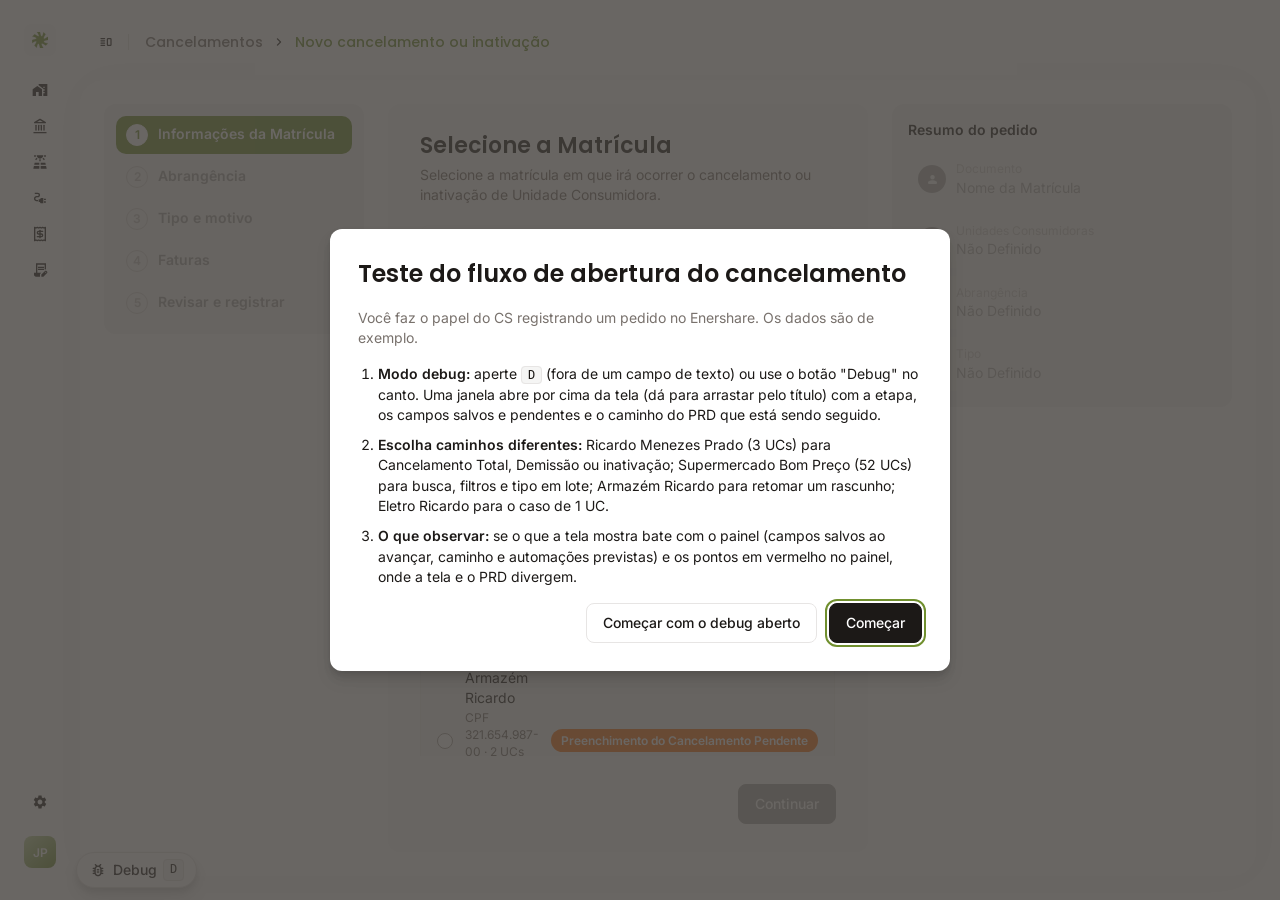
==== commit 3373ce14: "Sidebar no padrão do stg (ordem, ícones e submenus) e menu mobile com a mesma navegação Co-Authored-" ====
--- a/cancelamento-abertura.html
+++ b/cancelamento-abertura.html
@@ -475,6 +475,7 @@
     </div>
     <div class="sb-foot"><div class="sb-av" aria-label="Juliana Prado">JP</div></div>
   </nav>
+<script src="assets/sidebar.js"></script>
   <div class="sb-tip" id="sbTip"></div>
   <div class="main">
     <div class="top"><span class="rp"><button class="ibtn" type="button" aria-label="Recolher menu"><span class="ico">vertical_split</span></button><span class="vsep"></span></span><span>Cancelamentos</span><span class="ico o" style="font-size:16px">chevron_right</span><span class="cur">Novo cancelamento ou inativação</span></div>
